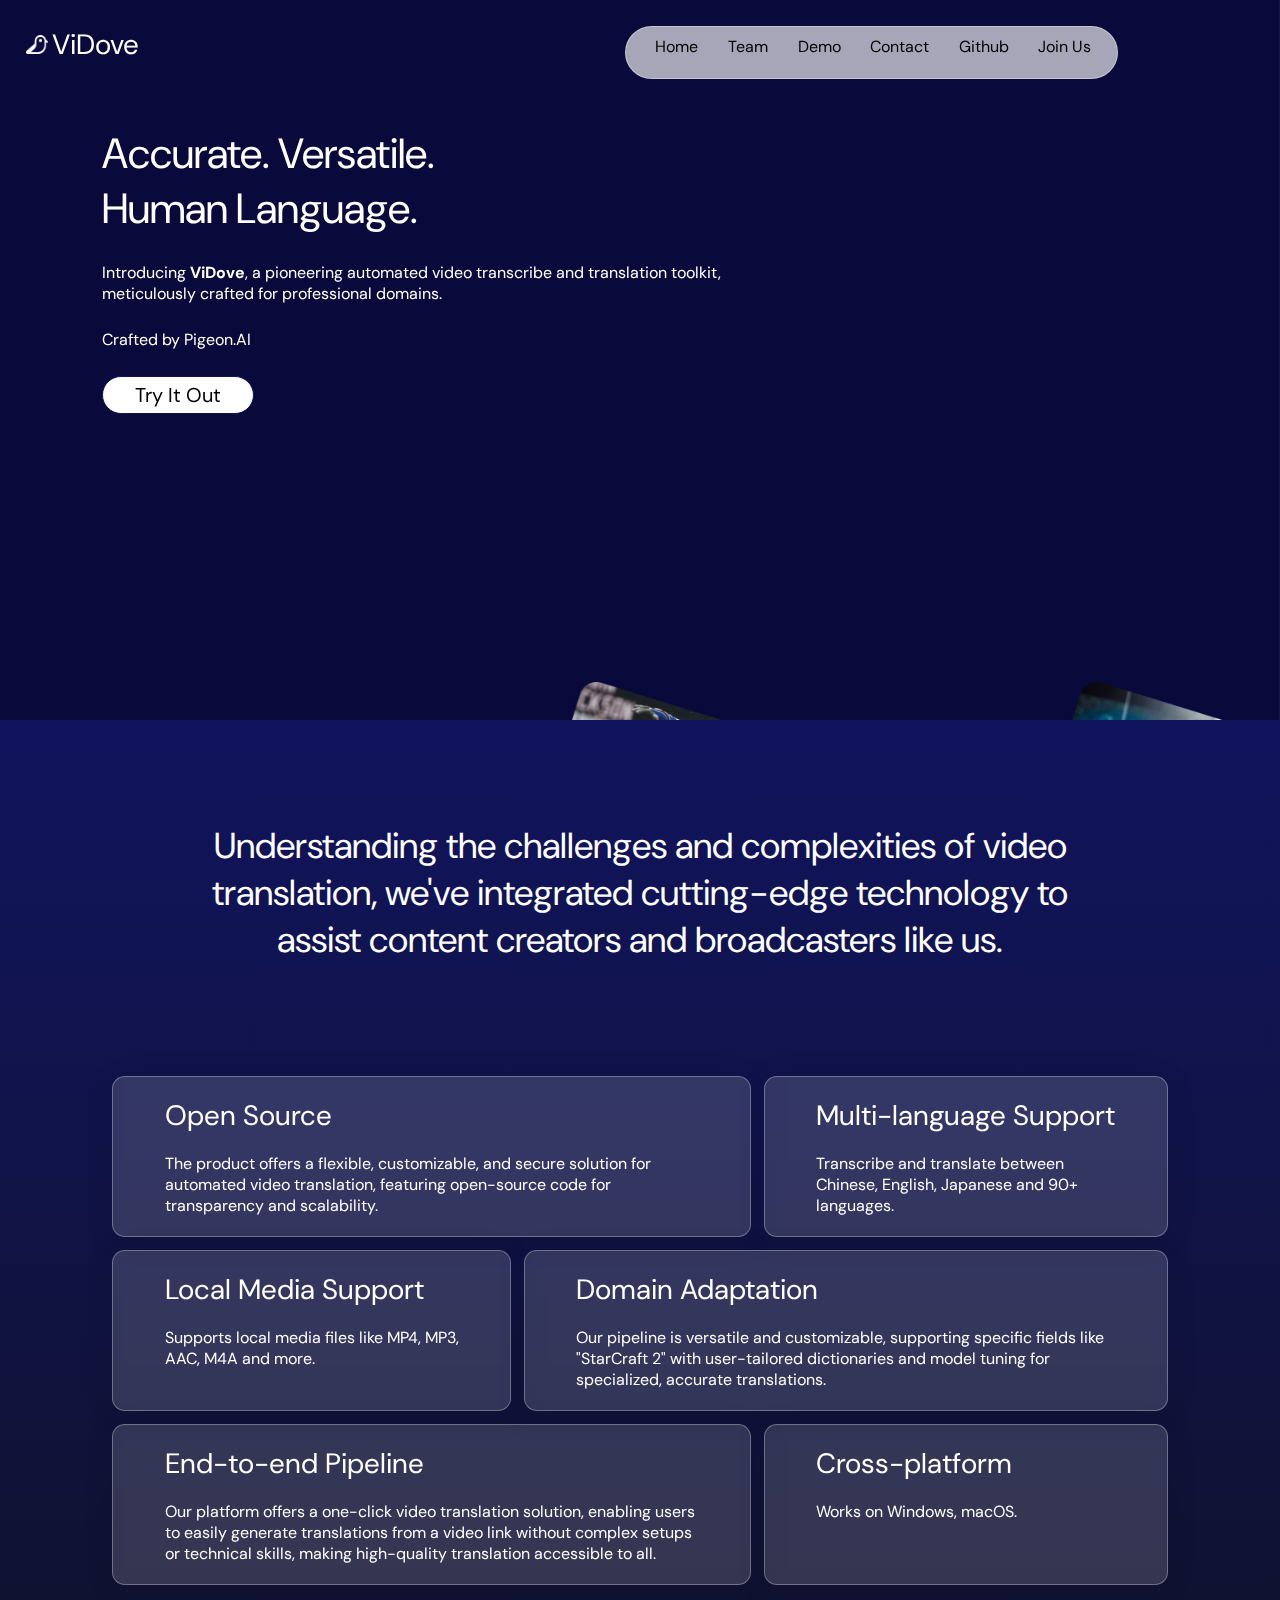
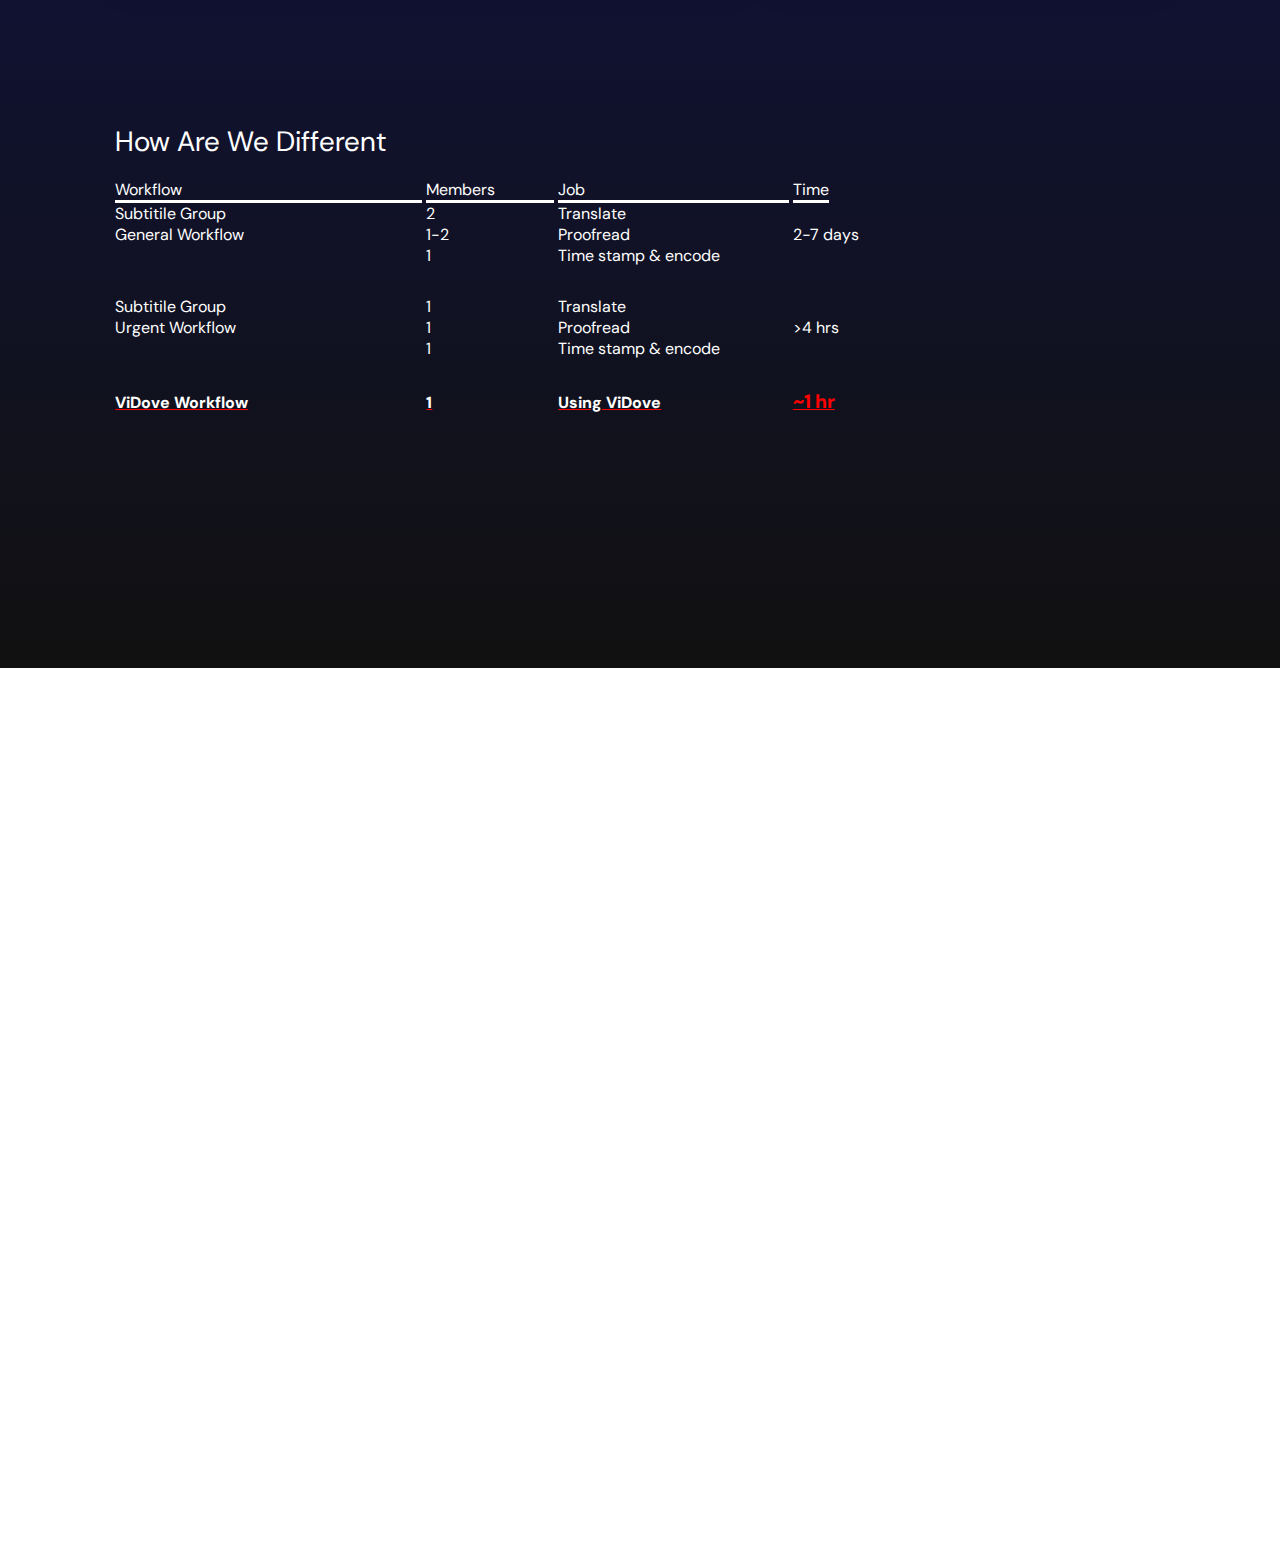
==== index.html @ 016acefa "Update demo link" ====
<!DOCTYPE html>
<html alt="ViDove">
    <head>
        <title>ViDove</title>
        <link rel="stylesheet"
          href="https://fonts.googleapis.com/css?family=DM+Sans">
          <link rel="stylesheet" href="style.css">
          <link rel="icon" type="image/x-icon" href="vidovelogo_white.png">
    </head>
    <script>
    window.onscroll = function() {myFunction()};

    function myFunction() {
      if (document.documentElement.scrollTop > 2000) {
        document.getElementById("hpcontact").style.display = "initial";
        document.getElementById("hphero").style.display = "none";
        document.getElementById("hpheroimage_mobile_end").style.display = "initial";
        document.getElementById("hpheroimage_mobile").style.display = "none";
        // console.log('hello');
      } else {
        document.getElementById("hpcontact").style.display = "none";
        document.getElementById("hphero").style.display = "initial";
        document.getElementById("hpheroimage_mobile_end").style.display = "none";
        document.getElementById("hpheroimage_mobile").style.display = "initial";
      }
    }
    </script>
    <body>

        <div id="topnav">
            <img class="topnavlogo" src="vidovelogo_white.png">
            <a class="topnavtitle" href="index.html" style="text-decoration: none; color:white;">ViDove</a>
            <div id="topnavoptionbar">
              <a class="topnavoptions" href="index.html" style="text-decoration: none; color:black;">Home</a>
              <a class="topnavoptions" href="team.html" style="text-decoration: none; color:black;">Team</a>
              <!-- // need the actual demo link -->
              <a class="topnavoptions" href="http://43.153.184.132:7860/" style="text-decoration: none; color:black;">Demo</a>
              <!-- // need the actual email address -->
              <a class="topnavoptions" href="mailto:gggzmz@163.com" style="text-decoration: none; color:black;">Contact</a>
              <a class="topnavoptions" href="https://github.com/pigeonai-org/ViDove" style="text-decoration: none; color:black;">Github</a>
              <a class="topnavoptions" href="https://starstarpigeon.larksuite.com/share/base/form/shrusiQMWAOmmNlOMUmJrm3qc1e" style="text-decoration: none; color:black;">Join Us</a>
          </div>  
        </div>

        <img src="tempimage1.jpg" id="hpheroimage_desktop">
        <img src="tempimage_tabloid.jpg" id="hpheroimage_tabloid">
        <img src="tempimage_mobile.jpg" id="hpheroimage_mobile">
        <img src="tempimage_mobile_end.jpg" id="hpheroimage_mobile_end">

        <div id="hphero">
            <div id="hpherotagline">Accurate. Versatile.<br>Human Language.</div>
            <div class="hpbodycopy">Introducing <b>ViDove</b>, a pioneering automated video transcribe and translation toolkit, meticulously crafted for professional domains.</div>
            <div class="hpbodycopy">Crafted by Pigeon.AI</div>
            <div class="hpcta"><a href="https://huggingface.co/spaces/StarPigeon/ViDove" style="text-decoration: none; color:black;">Try It Out</a></div>
        </div>

        <div id="hpcontent">
            <div id="hpmission">Understanding the challenges and complexities of video translation, we've integrated cutting-edge technology to assist content creators and broadcasters like us.</div>
            <div class="grid-container">
              <div class="item1">
                  <div class="hpstorytitle">Open Source</div>
                    <div class="hpstorybody">The product offers a flexible, customizable, and secure solution for automated video translation, featuring open-source code for transparency and scalability.</div>
              </div>
              <div class="item2">
                  <div class="hpstorytitle">Multi-language Support</div>
                <div class="hpstorybody">Transcribe and translate between Chinese, English, Japanese and 90+ languages.</div>
              </div>
              <div class="item3">
                  <div class="hpstorytitle">Local Media Support</div>
                <div class="hpstorybody">Supports local media files like MP4, MP3, AAC, M4A and more.</div>
              </div>  
              <div class="item4">
                <div class="hpstorytitle">Domain Adaptation</div>
                <div class="hpstorybody">Our pipeline is versatile and customizable, supporting specific fields like "StarCraft 2" with user-tailored dictionaries and model tuning for specialized, accurate translations.</div>
              </div>
              <div class="item5">
                <div class="hpstorytitle">End-to-end Pipeline</div>
                <div class="hpstorybody">Our platform offers a one-click video translation solution, enabling users to easily generate translations from a video link without complex setups or technical skills, making high-quality translation accessible to all.</div>
              </div>
              <div class="item6">
                  <div class="hpstorytitle">Cross-platform</div>
                <div class="hpstorybody">Works on Windows, macOS.</div>
              </div> 
            </div>

            <img class="hpstorycolumn" src="howwedifferent.png">
            <div class="hphowdif">
                <div class="hpstorytitle">How Are We Different</div>
                <div class="comparison" >
                  <div class="comparison1" style="border-bottom: 3px solid white">Workflow</div>
                  <div class="comparison2" style="border-bottom: 3px solid white">Members</div>
                  <div class="comparison3" style="border-bottom: 3px solid white">Job</div>
                  <div class="comparison4" style="border-bottom: 3px solid white">Time</div>
                </div>
                <!-- <div style="border-top: 3px solid #bbb;"> -->
                <div class="comparison">
                    <div class="comparison1">Subtitile Group</div>
                    <div class="comparison2">2</div>
                    <div class="comparison3">Translate</div>
                    <!-- <div class="comparison4">立项至出成品</div> -->
                </div>
                <div class="comparison">
                    <div class="comparison1">General Workflow</div>
                    <div class="comparison2">1-2</div>
                    <div class="comparison3">Proofread</div>
                    <div class="comparison4">2-7 days</div>
                    <!-- <div class="comparison4">视成员空闲时间</div> -->
                </div>
                <div class="comparison" style="margin-bottom: 30px;">
                    <div class="comparison1"></div>
                    <div class="comparison2">1</div>
                    <div class="comparison3">Time stamp & encode</div>
                    
                </div>
                <div class="comparison">
                    <div class="comparison1">Subtitile Group</div>
                    <div class="comparison2">1</div>
                    <div class="comparison3">Translate</div>
                    <!-- <div class="comparison4">立项至出成品</div> -->
                </div>
                <div class="comparison">
                    <div class="comparison1">Urgent Workflow</div>
                    <div class="comparison2">1</div>
                    <div class="comparison3">Proofread</div>
                    <div class="comparison4">>4 hrs</div>
                </div>
                <div class="comparison" style="margin-bottom: 30px;">
                    <div class="comparison1"></div>
                    <div class="comparison2">1</div>
                    <div class="comparison3">Time stamp & encode</div>
                    <div class="comparison4"></div>
                </div>
                <div class="comparison">
                    <div class="comparison1" style="text-decoration: underline;text-decoration-color: red;font-weight:800;">ViDove Workflow</div>
                    <div class="comparison2" style="text-decoration: underline;text-decoration-color: red;font-weight:800;">1</div>
                    <div class="comparison3" style="text-decoration: underline;text-decoration-color: red;font-weight:800;">Using ViDove</div>
                    <div class="comparison4" style="text-decoration: underline;text-decoration-color: red;font-weight:800;font-size: larger; color: red;">~1 hr</div>
                </div>
            </div>
            <br><br><br><br>
        </div>

        <div id="hpplaceholder"></div>
        <div id="hpcontact">
            <!-- // need the actual email address -->
            <div id="hpherotagline"><a href="mailto:someone@example.com" style="text-decoration: none; color:white;">Sounds interesting? Connect to try out!</a></div>
            <div class="hpcta"><a href="mailto:gggzmz@163.com = Feedback&body = Message" style="text-decoration: none; color:black;">Contact Us</a></div>
        </div>
    </body>
</html>
---- style.css ----
html{
            color: white;
            margin: 0;
            font-family: 'DM Sans', Helvetica, sans-serif;
/*            background-image: linear-gradient(to bottom, #10145D, #10145D, #111111);*/
        }
        body{
            margin: 0;
        }

        @media screen and (max-device-width: 700px) {
            #topnav{
                z-index: 2;
                position: fixed;
                top:2vw;
                left: 2vw;
            }
            .topnavtitle{
                font-size: 30px;
                margin-right: 10vw;
            }
            .topnavlogo{
                width: 28px;
            }
            #topnavoptionbar{
/*                display: inline-block;*/
                float: right;
                background: rgba(255, 255, 255, 0.64);
                border-radius: 2vw;
                height: 2vw;
                right: 2vw;
                left: 2vw;
                padding-left: 3vw;
                padding-bottom: 2vw;
                color: black;
                backdrop-filter: blur(4.5px);
                border: 1px solid rgba(255, 255, 255, 0.36);
            }
            .topnavoptions{
                font-size: 20px;
                display: inline-block;
                margin-right: 3vw;
                margin-top: 0.7vw;
            }
            #hphero{
                z-index: -1;
                position: fixed;
                min-height: 400px;
                margin-left: 10vw;
                top: 10vh;
                width: 80vw;
                text-align: center;
            }
            .hpstorycolumn{
                display: none;
            }
            .hpcta{
                border-radius: 5vw;
                padding: 5px;
                width: 280px;
                border: solid 1px;
                text-align: center;
                background-color: white;
                font-size: 42px;
                color: #10145D;
                margin: auto;
            }
            #hpheroimage_desktop{
                display: none;
            }
            #hpheroimage_tabloid{
                position: fixed;
                width: 100vw;
                top: 0;
                z-index: -4;
                display: none;
            }
            #hpheroimage_mobile{
                position: fixed;
                width: 100vw;
                top: 0;
                z-index: -4;
            }
            #hpheroimage_mobile_end{
                position: fixed;
                width: 100vw;
                top: 0;
                z-index: -5;
            }
            #hpherotagline{
                font-size: 80px;
                margin-bottom: 3vw;
            }
            .hpbodycopy{
                font-size: 36px;
                margin-bottom: 4vw;
            }
            #hpcontent{
                margin-top: 70vh;
                background-color: #10145D;
                background-image: linear-gradient(to bottom, #10145D, #111111);
            }
            #hpmission{
                text-align: center;
                font-size: 42px;
                width: 84vw;
                margin: auto;
                padding-top: 12vw;
                padding-bottom: 12vw;
            }
            .hpstorytitle{
                text-align: left;
                font-size: 42px;
                margin-bottom: 1.5vw;
                margin-left: 5vw;
             }
            .hpstorybody{
                text-align: left;
                font-size: 36px;
                margin-left: 5vw;
                margin-right: 5vw;
            }
            .comparison{
                margin-left: 5vw;
                font-size: 26px;
            }
            .comparison1{
                width: 25vw;
                display: inline-block;
            }
            .comparison2{
                width: 13vw;
                display: inline-block;
            }
            .comparison3{
                width: 25vw;
                display: inline-block;
            }
            .comparison4{
                width: 13vw;
                display: inline-block;
            }
            #hpplaceholder{
                height: 60vh;
            }
            #hpcontact{
                z-index: -1;
                position: fixed;
                min-height: 400px;
                margin-left: 10vw;
                top: 70vh;
                width: 80vw;
                text-align: center;
            }
            .grid-container {
              display: grid;
              grid-template-columns: auto;
              padding: 10px;
              gap: 1vw;
              margin-left: 8vw;
              margin-right: 8vw;
            }
            .grid-container > div {
                background-color: rgba(255, 255, 255, 0.8);
                text-align: center;
                padding: 20px 0;
                font-size: 30px;
                border-radius: 1vw;
                background: rgba(255, 255, 255, 0.15);
                box-shadow: 0 4px 30px rgba(0, 0, 0, 0.1);
                backdrop-filter: blur(5px);
                -webkit-backdrop-filter: blur(5px);
                border: 1px solid rgba(255, 255, 255, 0.3);
            }
            .item1 {
                width: 80vw;
                margin: auto;
                margin-bottom: 20px;
            }
            .item2 {
                width: 80vw;
                margin: auto;
                margin-bottom: 20px;
            }
            .item3 {
                width: 80vw;
                margin: auto;
                margin-bottom: 20px;
            }
            .item4 {
                width: 80vw;
                margin: auto;
                margin-bottom: 20px;
            }
            .item5 {
                width: 80vw;
                margin: auto;
                margin-bottom: 20px;
            }
            .item6 {
                width: 80vw;
                margin: auto;
                margin-bottom: 20px;
            }
            .hphowdif{
                margin-top: 10vw; 
                margin-left: 5vw;
            }
        }




        @media only screen and (min-device-width: 700px) and (max-device-width: 1300px) {
            #topnav{
                z-index: 2;
                position: fixed;
                top:2vw;
                left: 2vw;
            }
            .topnavtitle{
                font-size: 28px;
                margin-right: 38vw;
            }
            .topnavlogo{
                width: 22px;
            }
            #topnavoptionbar{
                float: right;
                background: rgba(255, 255, 255, 0.64);
                border-radius: 4vw;
                height: 2vw;
                padding-left: 2.3vw;
                padding-bottom: 2vw;
                color: black;
                backdrop-filter: blur(4.5px);
                border: 1px solid rgba(255, 255, 255, 0.36);
            }
            .topnavoptions{
                font-size: 16px;
                display: inline-block;
                margin-right: 2vw;
                margin-top: 0.7vw;
            }
            #hphero{
                z-index: -1;
                position: fixed;
                min-height: 400px;
                margin-left: 8vw;
                top: 14vh;
                width: 50vw;
                height: 35vw;
            }
            .hpstorycolumn{
                display: none;
            }
            .hphowdif{
                margin-top: 10vw; 
                margin-left: 5vw;
            }
            .hpcta{
                border-radius: 2vw;
                padding: 5px;
                width: 140px;
                border: solid 1px;
                text-align: center;
                background-color: white;
                font-size: 20px;
                color: #10145D;
            }
            img{
                width: 50vw;
            }
            #hpheroimage_desktop{
                position: fixed;
                width: 100vw;
                top: 0;
                z-index: -3;
                display: none;
            }
            #hpheroimage_tabloid{
                position: fixed;
                width: 100vw;
                top: 0;
                z-index: -3;
            }
            #hpheroimage_mobile{
                position: fixed;
                width: 100vw;
                top: 0;
                z-index: -4;
                display: none;
            }
            #hpheroimage_mobile_end{
                position: fixed;
                width: 100vw;
                top: 0;
                z-index: -5;
                display: none;
            }
            #hpherotagline{
                font-size: 42px;
                margin-bottom: 2vw;
            }
            .hpbodycopy{
                font-size: 16px;
                margin-bottom: 2vw;
            }
            #hpcontent{
                margin-top: 80vh;
                background-color: #10145D;
                background-image: linear-gradient(to bottom, #10145D, #111111);
            }
            #hpmission{
                text-align: center;
                font-size: 36px;
                width: 70vw;
                margin: auto;
                padding-top: 8vw;
                padding-bottom: 8vw;
            }
            .hpstorytitle{
                text-align: left;
                font-size: 28px;
                margin-bottom: 1.5vw;
                margin-left: 4vw;
             }
            .hpstorybody{
                text-align: left;
                font-size: 16px;
                margin-left: 4vw;
                margin-right: 4vw;
            }
            .comparison{
                margin-left: 4vw;
                font-size: 16px;
            }
            .comparison1{
                width: 24vw;
                display: inline-block;
            }
            .comparison2{
                width: 10vw;
                display: inline-block;
            }
            .comparison3{
                width: 18vw;
                display: inline-block;
            }
            .comparison4{
/*                width: 10vw;*/
                display: inline-block;
            }
            .grid-container {
              display: grid;
              grid-template-columns: auto auto auto;
              padding: 10px;
              gap: 1vw;
              margin-left: 8vw;
              margin-right: 8vw;
            }
            .grid-container > div {
                background-color: rgba(255, 255, 255, 0.8);
                text-align: center;
                padding: 20px 0;
                font-size: 30px;
                border-radius: 1vw;
                background: rgba(255, 255, 255, 0.15);
                box-shadow: 0 4px 30px rgba(0, 0, 0, 0.1);
                backdrop-filter: blur(5px);
                -webkit-backdrop-filter: blur(5px);
                border: 1px solid rgba(255, 255, 255, 0.3);
            }
            .item1 {
              grid-column-start: 1;
              grid-column-end: 3;
            }
            .item4 {
              grid-column-start: 2;
              grid-column-end: 4;
            }
            .item5 {
              grid-column-start: 1;
              grid-column-end: 3;
            }
            #hpplaceholder{
                height: 100vh;
            }
            #hpcontact{
                z-index: -1;
                position: fixed;
                left: 8vw;
                top: 14vh;
                width: 50vw;
                height: 35vw;
                display: none;
            }
            .hphowdif{
                margin-top: 10vw; 
                height: 36vw;
            }
        }





            @media screen and (min-device-width: 1300px) {
            #topnav{
                z-index: 2;
                position: fixed;
                top:2vw;
                left: 2vw;
                width: 96vw;
            }
            .topnavtitle{
                font-size: 28px;
/*                margin-right: 68vw;*/
            }
            .topnavlogo{
                width: 25px;
            }
            #topnavoptionbar{
                float: right;
                background: rgba(255, 255, 255, 0.64);
                border-radius: 35px;
                height: 35px;
                padding-left: 20px;
                padding-bottom: 10px;
                color: black;
                backdrop-filter: blur(4.5px);
                border: 1px solid rgba(255, 255, 255, 0.36);
            }
            .topnavoptions{
                font-size: 16px;
                display: inline-block;
                margin-right: 20px;
                margin-top: 12px;
            }
            #hphero{
                z-index: -1;
                position: fixed;
                min-height: 400px;
                margin-left: 8vw;
                top: 26vh;
                width: 35vw;
                height: 35vw;
            }
            .hpstorycolumn{
                width: 30vw;
                float: left;
                display: inline-block;
                margin-left: 8vw;
                margin-top: 10vw;
                margin-right: 2vw;
            }
            .hpcta{
                border-radius: 2vw;
                padding: 5px;
                width: 140px;
                border: solid 1px;
                text-align: center;
                background-color: white;
                font-size: 20px;
                color: #10145D;
            }
            img{
                width: 50vw;
            }
            #hpheroimage_desktop{
                position: fixed;
                width: 100vw;
                top: 0;
                z-index: -2;
            }
            #hpheroimage_tabloid{
                position: fixed;
                width: 100vw;
                top: 0;
                z-index: -3;
                display: none;
            }
            #hpheroimage_mobile{
                position: fixed;
                width: 100vw;
                top: 0;
                z-index: -4;
                display: none;
            }
            #hpheroimage_mobile_end{
                position: fixed;
                width: 100vw;
                top: 0;
                z-index: -5;
                display: none;
            }
            #hpherotagline{
                font-size: 54px;
                margin-bottom: 2vw;
            }
            .hpbodycopy{
                font-size: 16px;
                margin-bottom: 2vw;
            }
            #hpcontent{
                margin-top: 95vh;
                background-color: #10145D;
                background-image: linear-gradient(to bottom, #10145D, #111111);
            }
            #hpmission{
                text-align: center;
                font-size: 36px;
                width: 66vw;
                margin: auto;
                padding-top: 8vw;
                padding-bottom: 8vw;
            }
            .hpstorytitle{
                text-align: left;
                font-size: 28px;
                margin-bottom: 1.5vw;
                margin-left: 1.5vw;
             }
            .hpstorybody{
                text-align: left;
                font-size: 16px;
                margin-left: 1.5vw;
                margin-right: 1.5vw;
            }
            .comparison{
                margin-left: 8vw;
                font-size: 18px;
            }
            .comparison1{
                width: 18vw;
                display: inline-block;
            }
            .comparison2{
                width: 8vw;
                display: inline-block;
            }
            .comparison3{
                width: 10vw;
                display: inline-block;
            }
            .comparison4{
                width: 10vw;
                display: inline-block;
            }
            .grid-container {
              display: grid;
              grid-template-columns: auto auto auto;
              padding: 10px;
              gap: 1vw;
              margin-left: 8vw;
              margin-right: 8vw;
            }
            .grid-container > div {
                background-color: rgba(255, 255, 255, 0.8);
                text-align: center;
                padding: 20px 0;
                font-size: 30px;
                border-radius: 1vw;
                background: rgba(255, 255, 255, 0.15);
                box-shadow: 0 4px 30px rgba(0, 0, 0, 0.1);
                backdrop-filter: blur(5px);
                -webkit-backdrop-filter: blur(5px);
                border: 1px solid rgba(255, 255, 255, 0.3);
            }
            .item1 {
              grid-column-start: 1;
              grid-column-end: 3;
            }
            .item4 {
              grid-column-start: 2;
              grid-column-end: 4;
            }
            .item5 {
              grid-column-start: 1;
              grid-column-end: 3;
            }
            #hpplaceholder{
                height: 100vh;
            }
            #hpcontact{
                z-index: -1;
                position: fixed;
                left: 8vw;
                top: 32vh;
                width: 35vw;
                height: 35vw;
                display: none;
            }
            .hphowdif{
                margin-top: 10vw; 
                height: 36vw;
            }
        }
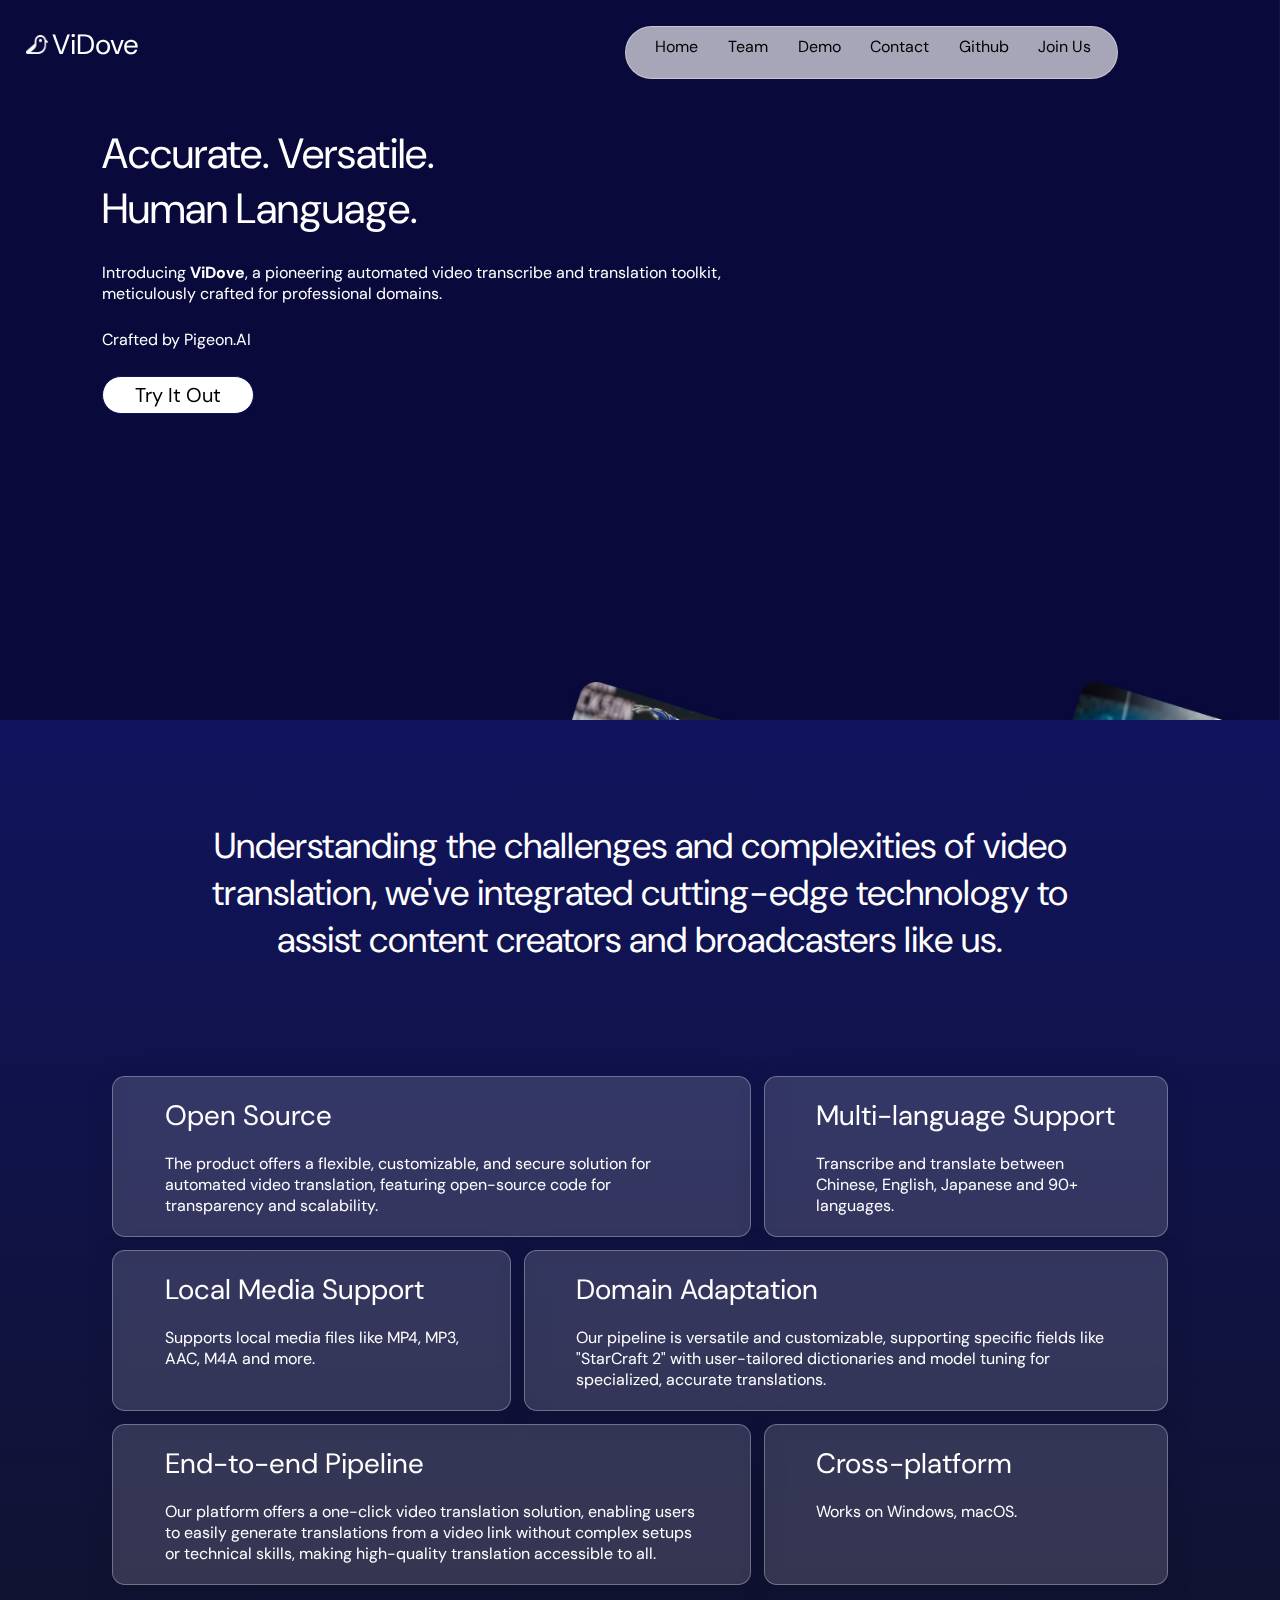
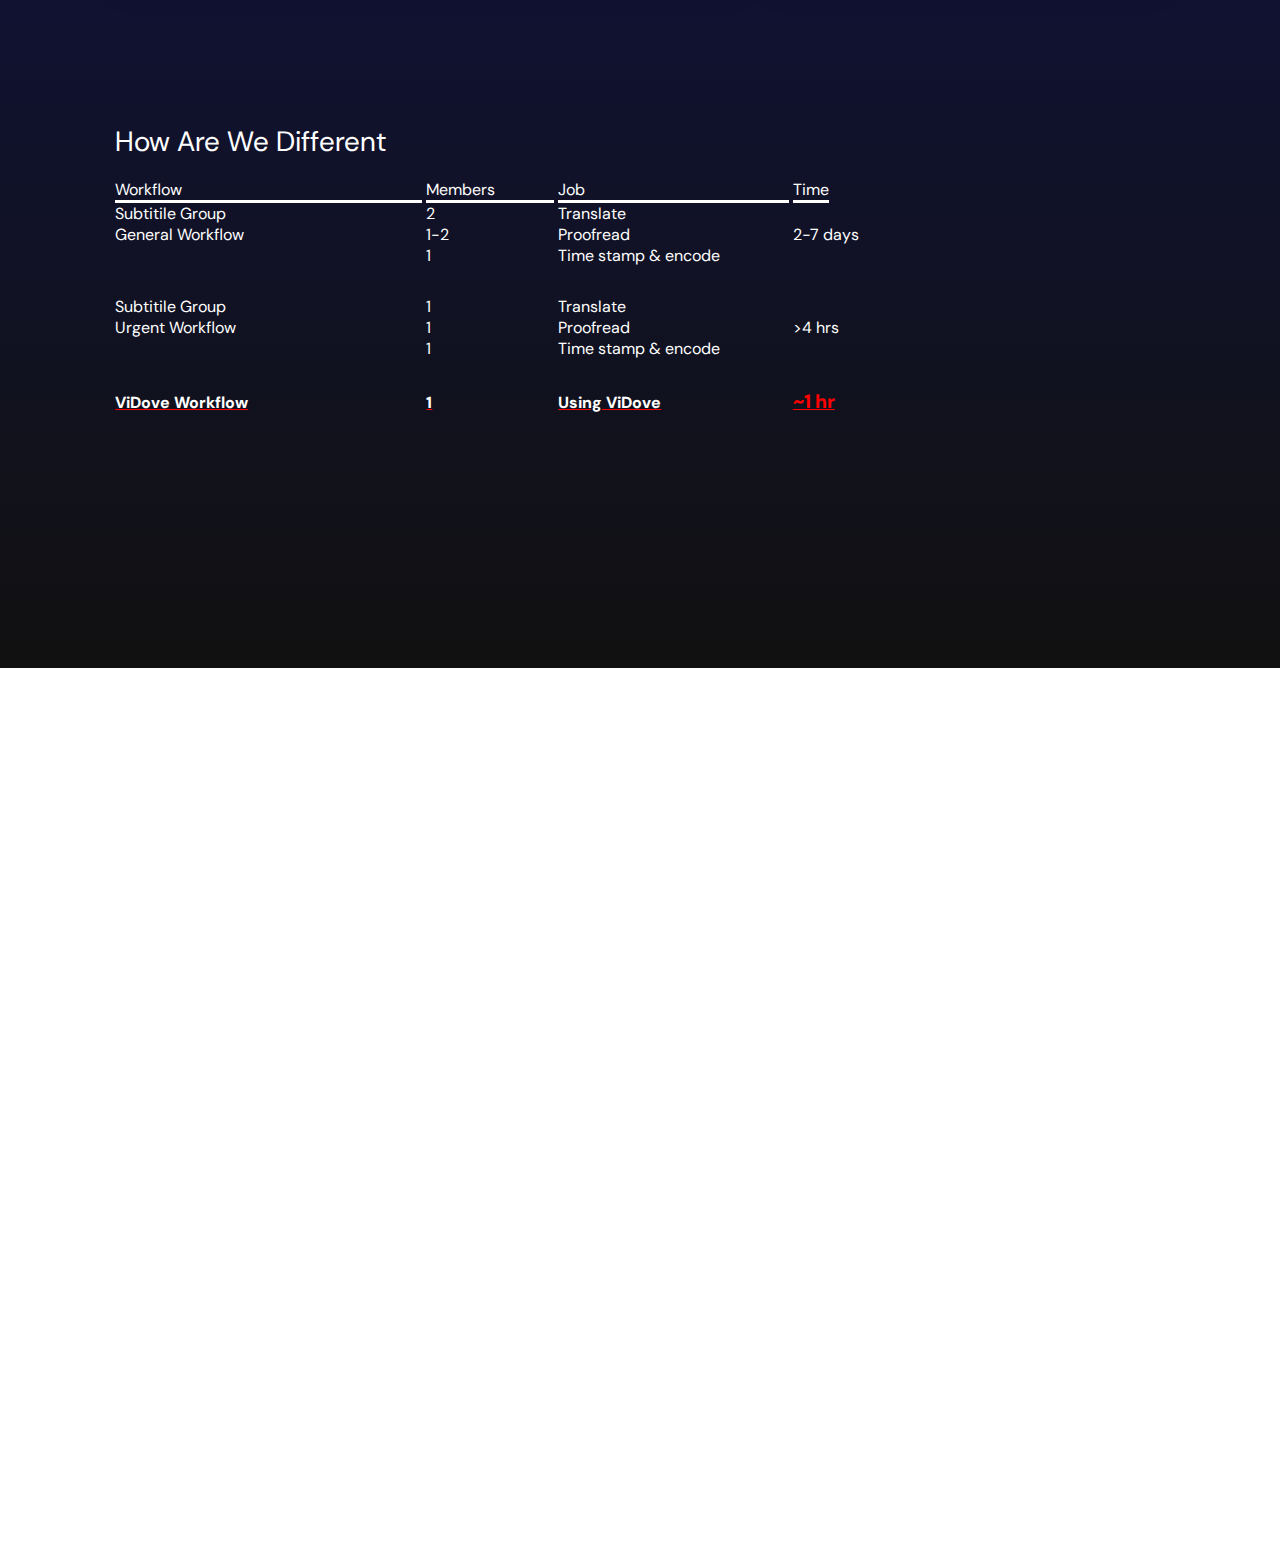
==== commit 25b4d116: "Update index.html" ====
--- a/index.html
+++ b/index.html
@@ -51,7 +51,7 @@
             <div id="hpherotagline">Accurate. Versatile.<br>Human Language.</div>
             <div class="hpbodycopy">Introducing <b>ViDove</b>, a pioneering automated video transcribe and translation toolkit, meticulously crafted for professional domains.</div>
             <div class="hpbodycopy">Crafted by Pigeon.AI</div>
-            <div class="hpcta"><a href="https://huggingface.co/spaces/StarPigeon/ViDove" style="text-decoration: none; color:black;">Try It Out</a></div>
+            <div class="hpcta"><a href="http://43.153.184.132:7860/" style="text-decoration: none; color:black;">Try It Out</a></div>
         </div>
 
         <div id="hpcontent">
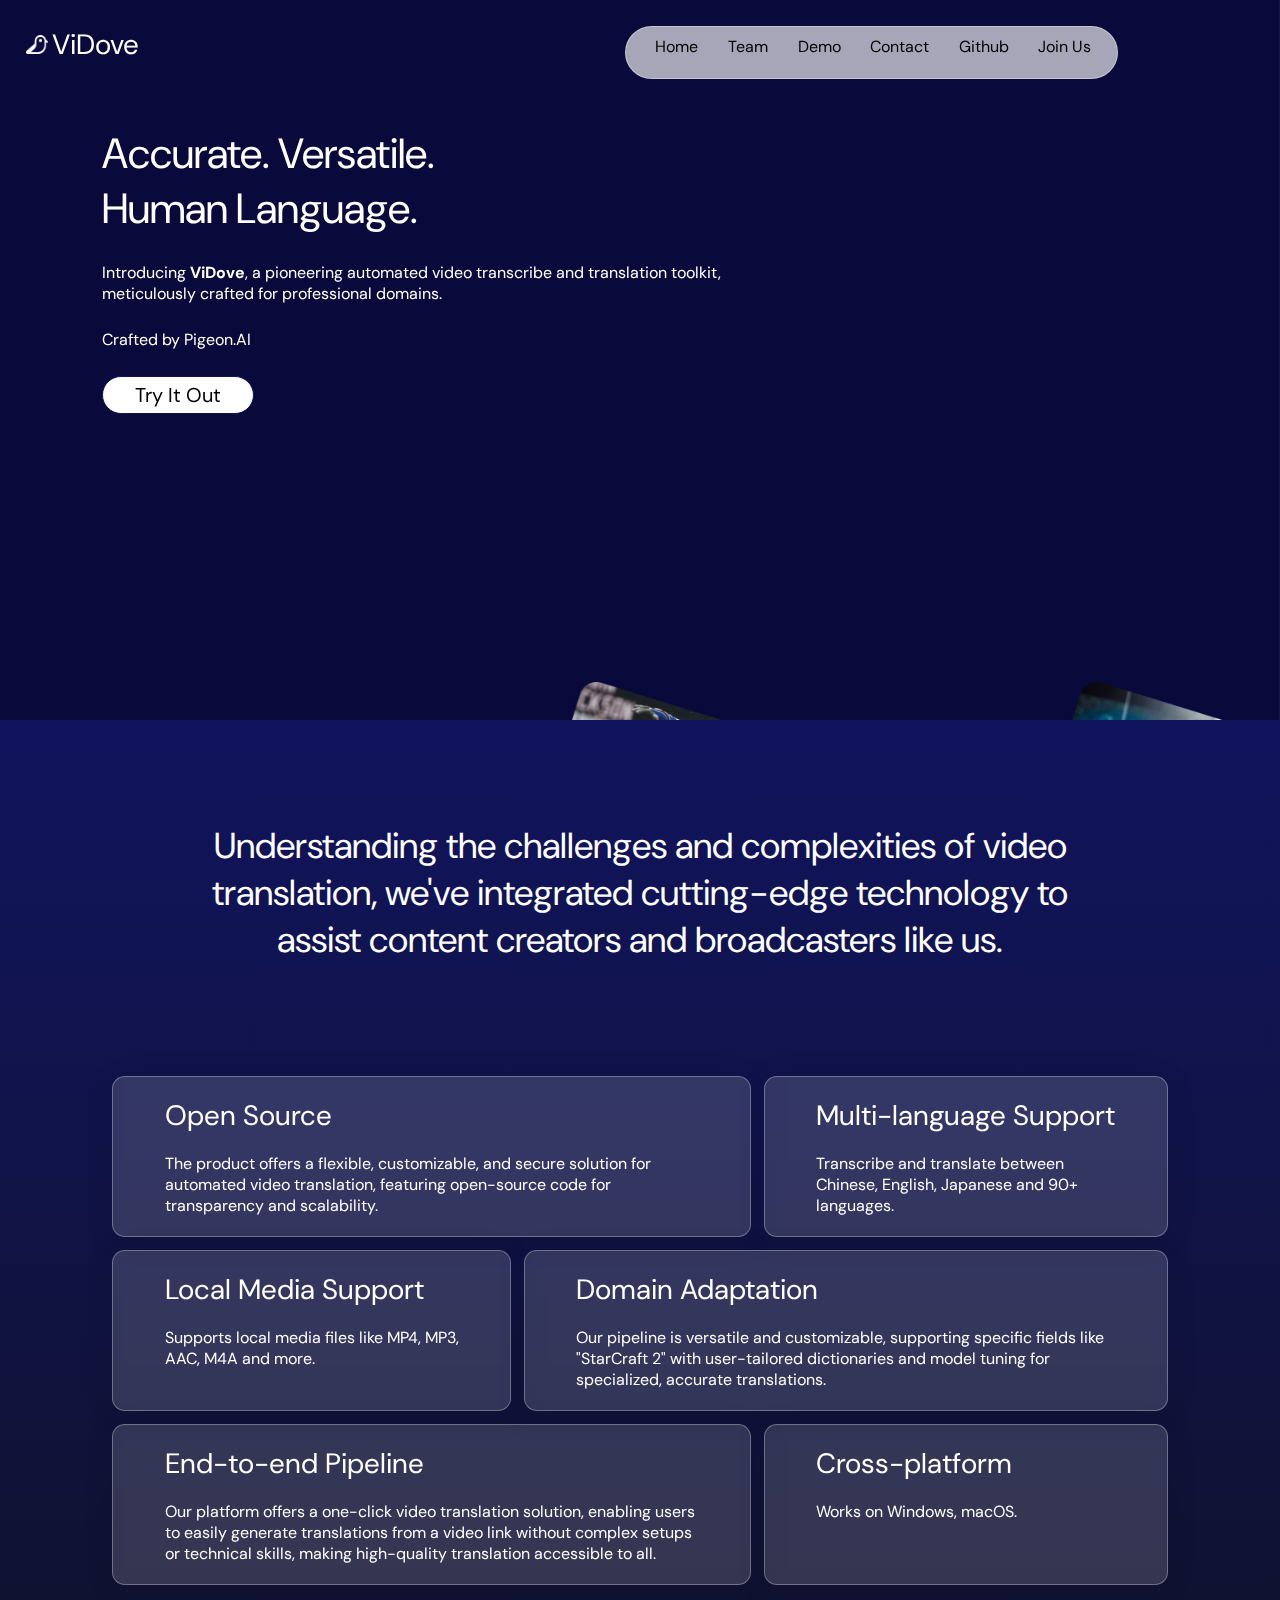
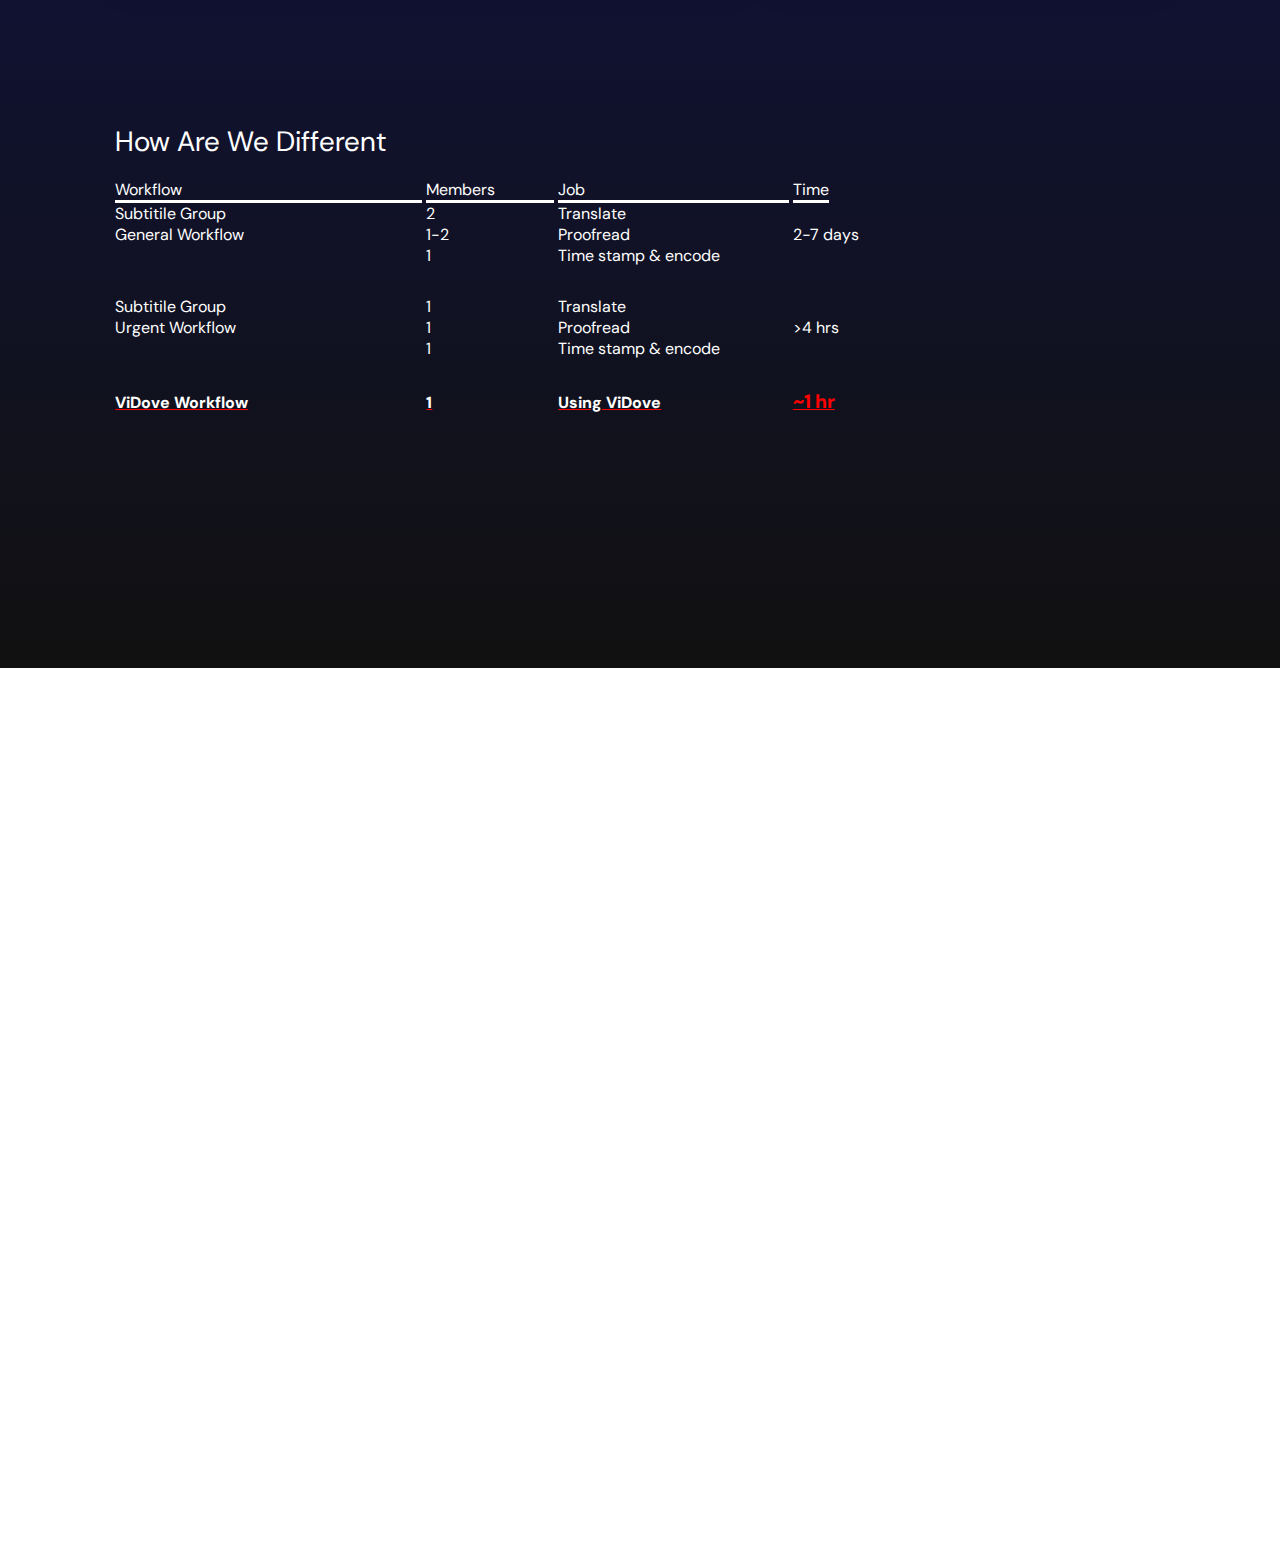
==== commit 559d7f12: "Update index.html" ====
(no text change in the page or its own stylesheets)
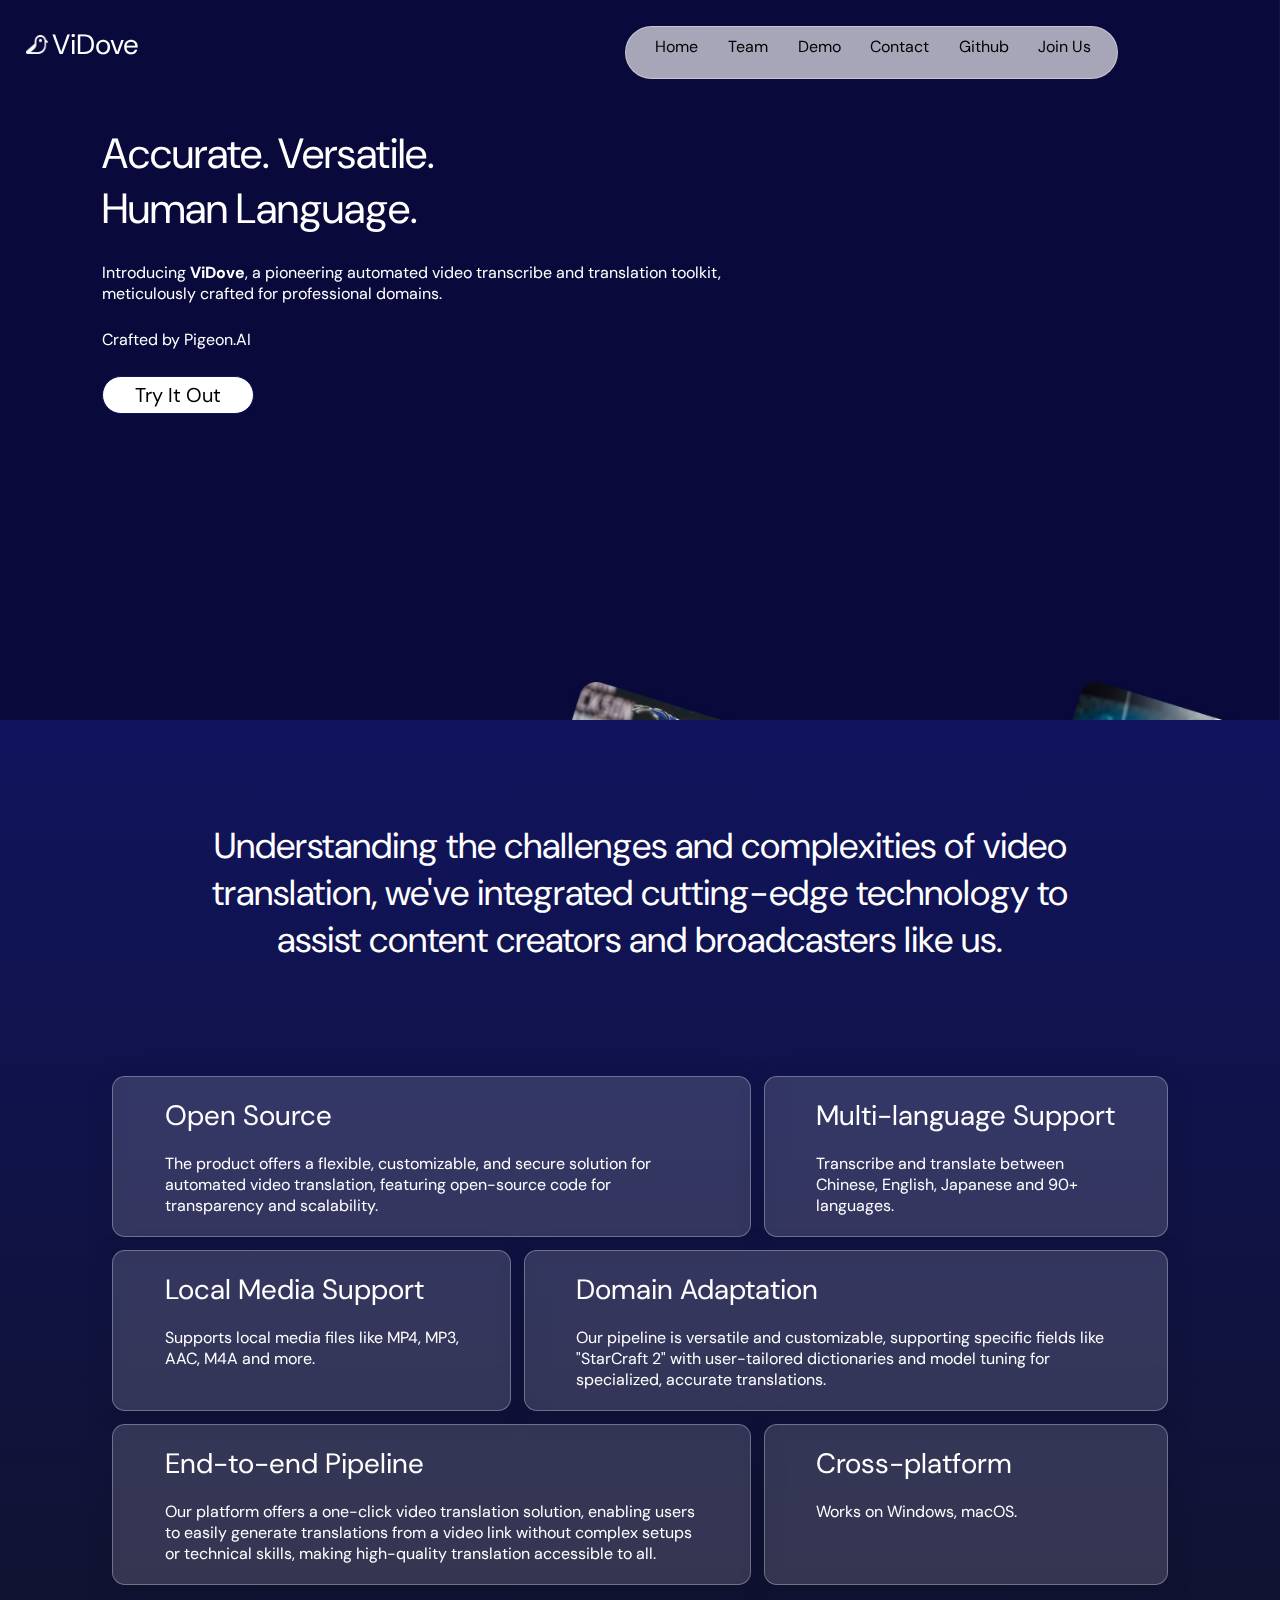
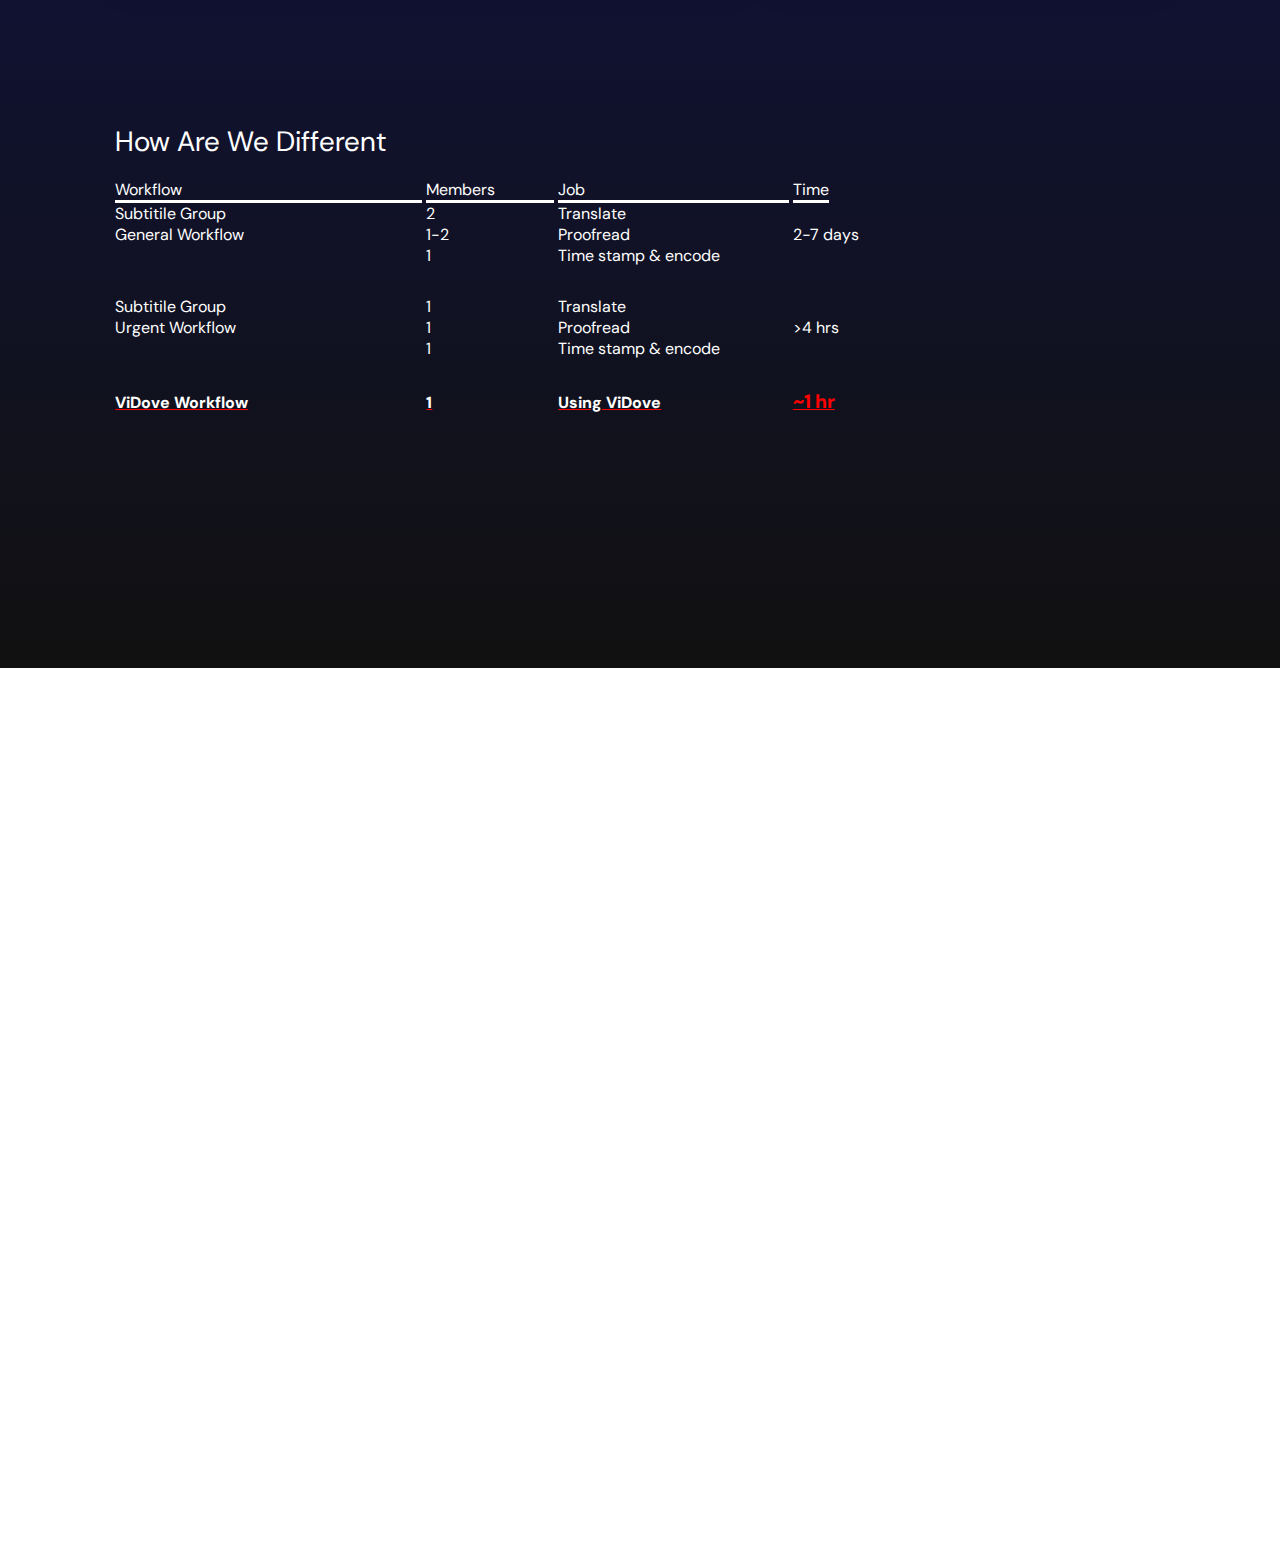
==== commit 2d6ecb02: "Update index.html" ====
--- a/index.html
+++ b/index.html
@@ -34,7 +34,7 @@
               <a class="topnavoptions" href="index.html" style="text-decoration: none; color:black;">Home</a>
               <a class="topnavoptions" href="team.html" style="text-decoration: none; color:black;">Team</a>
               <!-- // need the actual demo link -->
-              <a class="topnavoptions" href="http://43.153.184.132:7860/" style="text-decoration: none; color:black;">Demo</a>
+              <a class="topnavoptions" href="http://43.155.155.133:7860/" style="text-decoration: none; color:black;">Demo</a>
               <!-- // need the actual email address -->
               <a class="topnavoptions" href="mailto:gggzmz@163.com" style="text-decoration: none; color:black;">Contact</a>
               <a class="topnavoptions" href="https://github.com/pigeonai-org/ViDove" style="text-decoration: none; color:black;">Github</a>
@@ -51,7 +51,7 @@
             <div id="hpherotagline">Accurate. Versatile.<br>Human Language.</div>
             <div class="hpbodycopy">Introducing <b>ViDove</b>, a pioneering automated video transcribe and translation toolkit, meticulously crafted for professional domains.</div>
             <div class="hpbodycopy">Crafted by Pigeon.AI</div>
-            <div class="hpcta"><a href="http://43.153.184.132:7860/" style="text-decoration: none; color:black;">Try It Out</a></div>
+            <div class="hpcta"><a href="http://43.155.155.133:7860/" style="text-decoration: none; color:black;">Try It Out</a></div>
         </div>
 
         <div id="hpcontent">
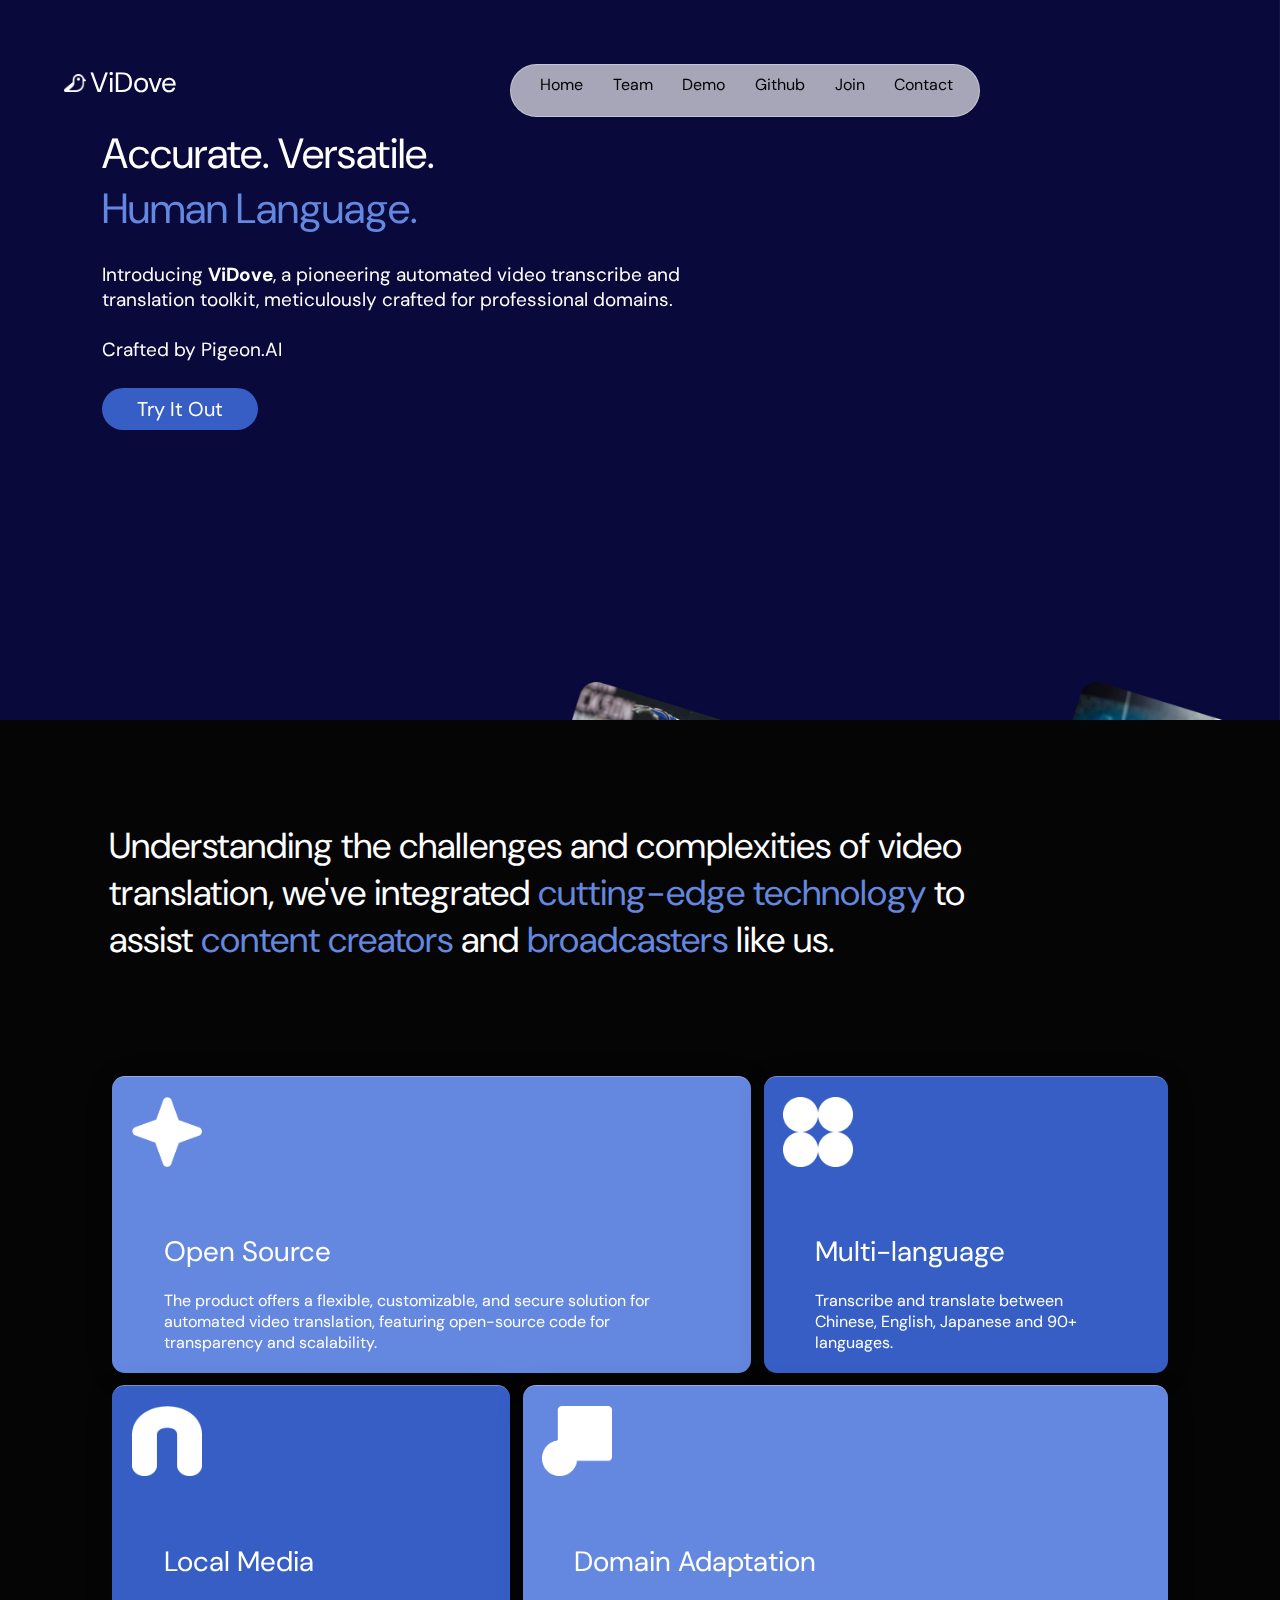
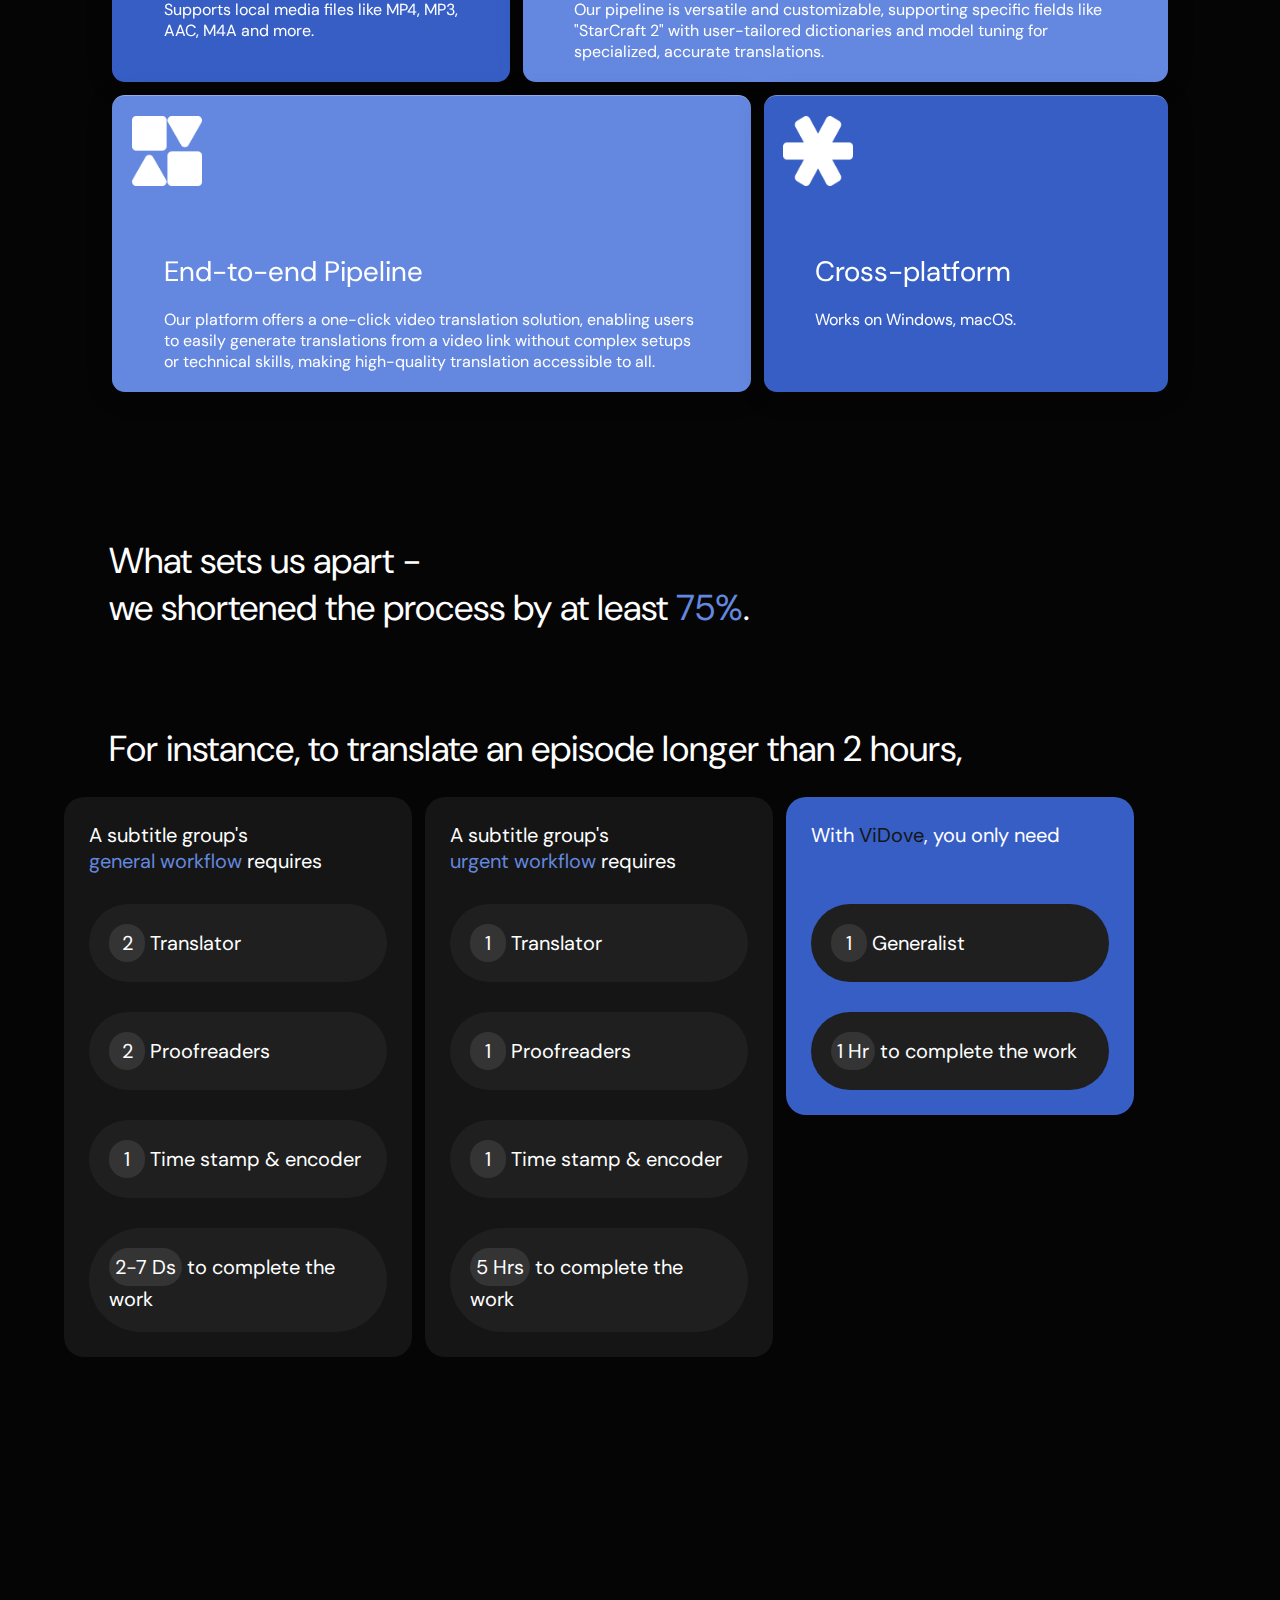
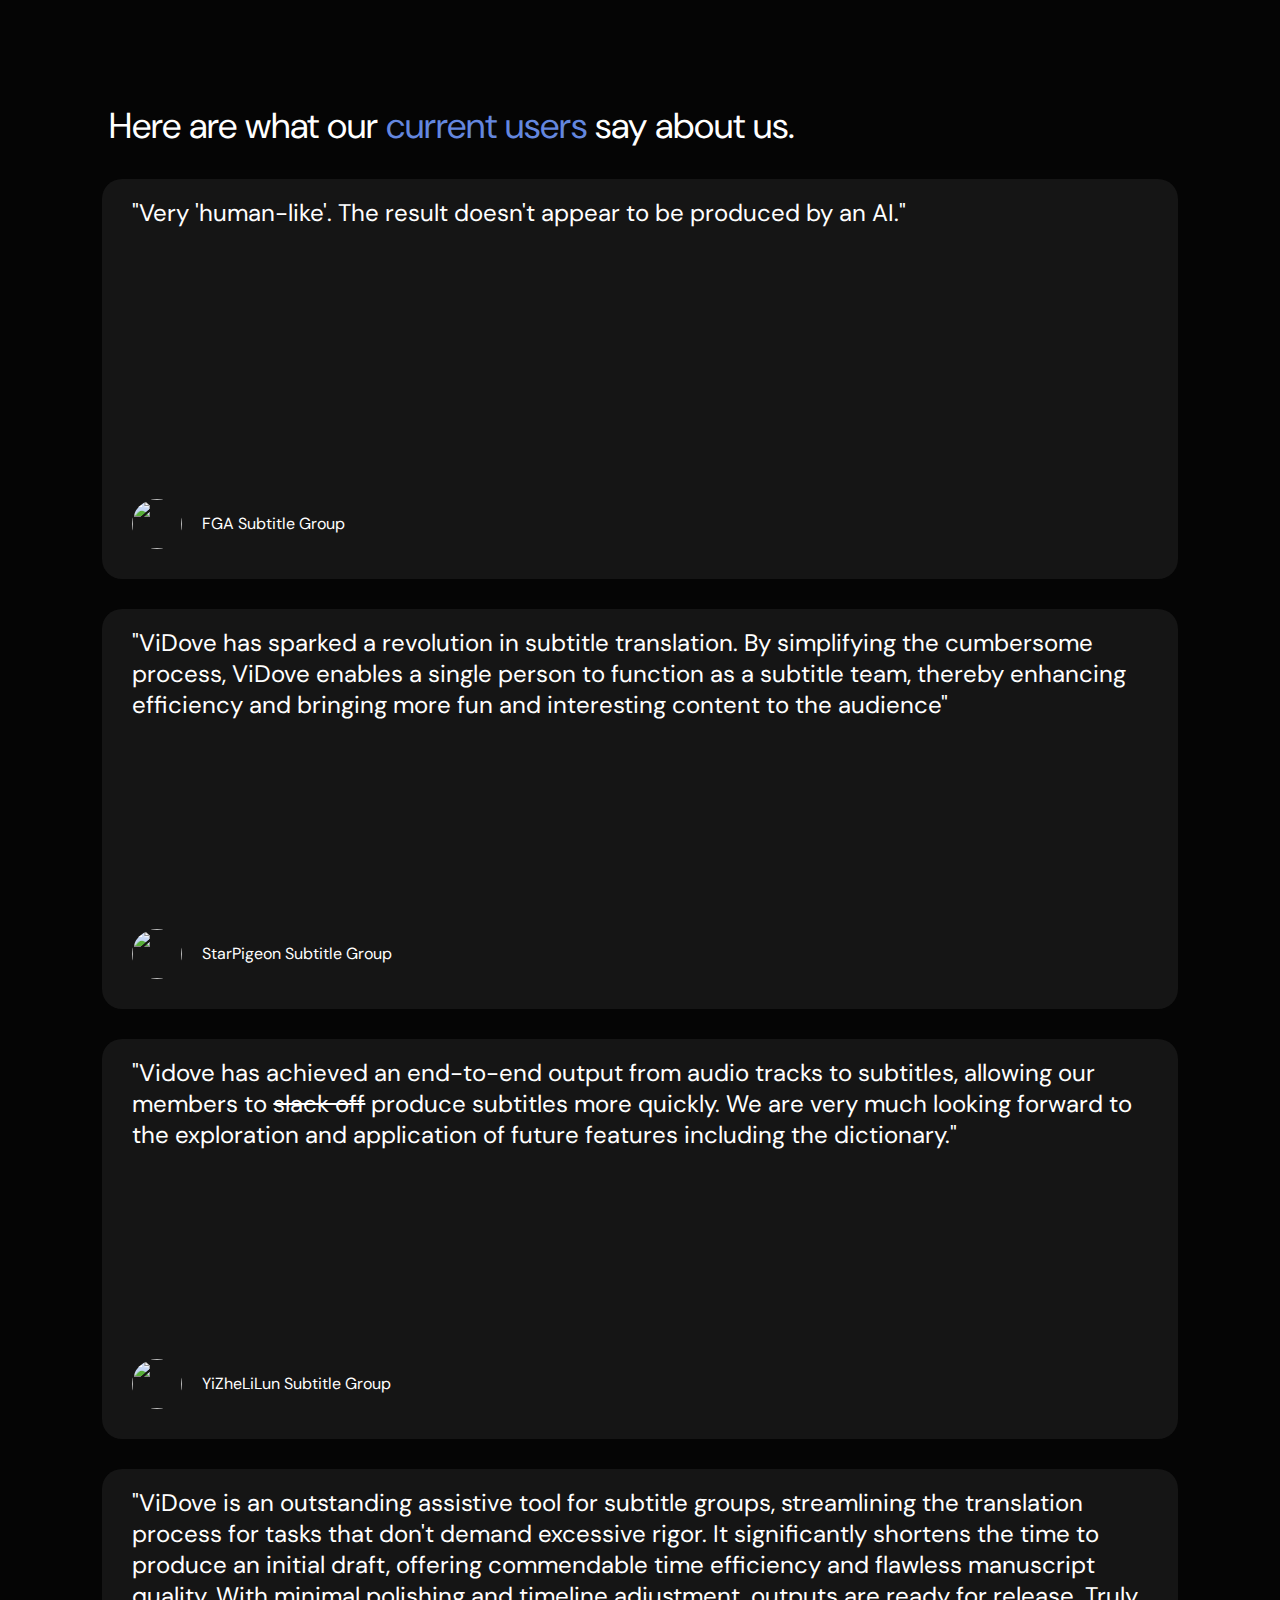
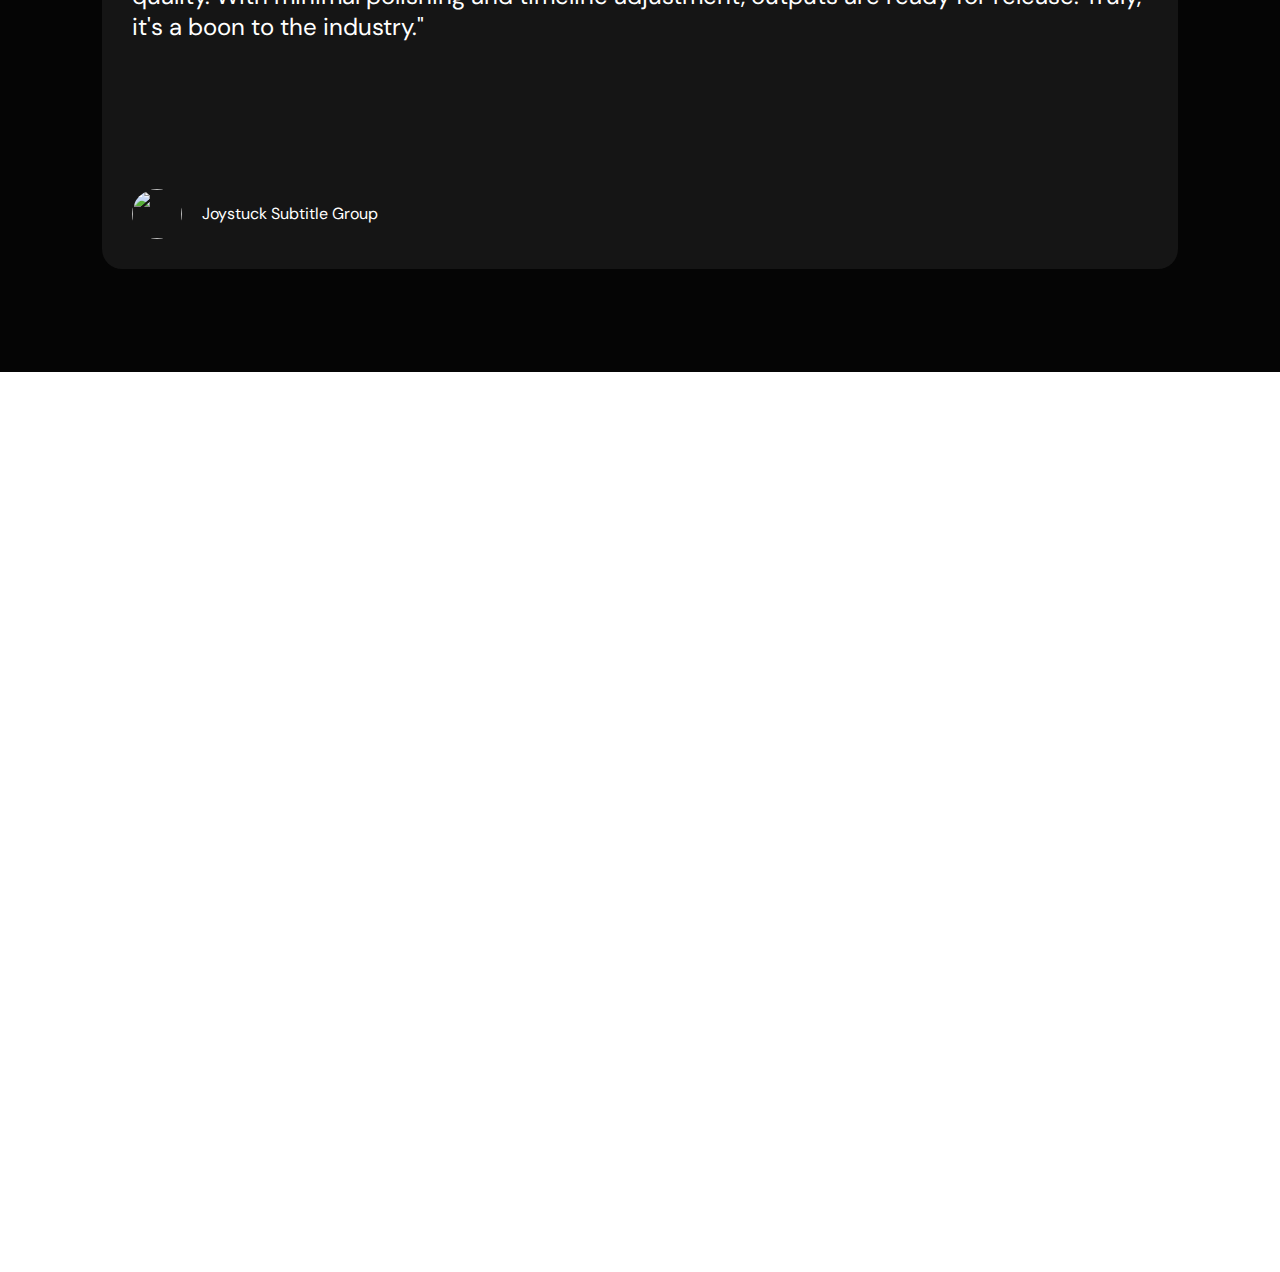
==== commit be7dd595: "homepage redesign" ====
--- a/index.html
+++ b/index.html
@@ -11,7 +11,7 @@
     window.onscroll = function() {myFunction()};
 
     function myFunction() {
-      if (document.documentElement.scrollTop > 2000) {
+      if (document.documentElement.scrollTop > 3000) {
         document.getElementById("hpcontact").style.display = "initial";
         document.getElementById("hphero").style.display = "none";
         document.getElementById("hpheroimage_mobile_end").style.display = "initial";
@@ -24,21 +24,31 @@
         document.getElementById("hpheroimage_mobile").style.display = "initial";
       }
     }
+
+    function hamburgerbar() {
+      var x = document.getElementById("topnavoptionbar");
+      if (x.style.display === "block") {
+        x.style.display = "none";
+      } else {
+        x.style.display = "block";
+      }
+    }
     </script>
     <body>
 
         <div id="topnav">
             <img class="topnavlogo" src="vidovelogo_white.png">
             <a class="topnavtitle" href="index.html" style="text-decoration: none; color:white;">ViDove</a>
+            <div id="topnavcontrol" onclick="hamburgerbar()">=</div>
             <div id="topnavoptionbar">
               <a class="topnavoptions" href="index.html" style="text-decoration: none; color:black;">Home</a>
               <a class="topnavoptions" href="team.html" style="text-decoration: none; color:black;">Team</a>
               <!-- // need the actual demo link -->
               <a class="topnavoptions" href="http://43.155.155.133:7860/" style="text-decoration: none; color:black;">Demo</a>
               <!-- // need the actual email address -->
+              <a class="topnavoptions" href="https://github.com/pigeonai-org/ViDove" style="text-decoration: none; color:black;">Github</a>
+              <a class="topnavoptions" href="https://starstarpigeon.larksuite.com/share/base/form/shrusiQMWAOmmNlOMUmJrm3qc1e" style="text-decoration: none; color:black;">Join</a>
               <a class="topnavoptions" href="mailto:gggzmz@163.com" style="text-decoration: none; color:black;">Contact</a>
-              <a class="topnavoptions" href="https://github.com/pigeonai-org/ViDove" style="text-decoration: none; color:black;">Github</a>
-              <a class="topnavoptions" href="https://starstarpigeon.larksuite.com/share/base/form/shrusiQMWAOmmNlOMUmJrm3qc1e" style="text-decoration: none; color:black;">Join Us</a>
           </div>  
         </div>
 
@@ -48,103 +58,118 @@
         <img src="tempimage_mobile_end.jpg" id="hpheroimage_mobile_end">
 
         <div id="hphero">
-            <div id="hpherotagline">Accurate. Versatile.<br>Human Language.</div>
+            <div id="hpherotagline">Accurate. Versatile.<br><a style="color:#6487DF">Human Language.</a></div>
             <div class="hpbodycopy">Introducing <b>ViDove</b>, a pioneering automated video transcribe and translation toolkit, meticulously crafted for professional domains.</div>
             <div class="hpbodycopy">Crafted by Pigeon.AI</div>
-            <div class="hpcta"><a href="http://43.155.155.133:7860/" style="text-decoration: none; color:black;">Try It Out</a></div>
+            <div class="hpcta"><a href="http://43.155.155.133:7860/" style="text-decoration: none; color:white;">Try It Out</a></div>
         </div>
 
         <div id="hpcontent">
-            <div id="hpmission">Understanding the challenges and complexities of video translation, we've integrated cutting-edge technology to assist content creators and broadcasters like us.</div>
+            <div id="hpmission">Understanding the challenges and complexities of video translation, we've integrated <a style="color:#6487DF">cutting-edge technology</a> to assist <a style="color:#6487DF">content creators</a> and <a style="color:#6487DF">broadcasters</a> like us.</div>
             <div class="grid-container">
               <div class="item1">
-                  <div class="hpstorytitle">Open Source</div>
+                    <img src="images/illustration1.png" class="illustration" style="text-align: left;">
+                    <div class="hpstorytitle">Open Source</div>
                     <div class="hpstorybody">The product offers a flexible, customizable, and secure solution for automated video translation, featuring open-source code for transparency and scalability.</div>
               </div>
               <div class="item2">
-                  <div class="hpstorytitle">Multi-language Support</div>
+                <img src="images/illustration2.png" class="illustration" style="text-align: left;">
+                <div class="hpstorytitle">Multi-language</div>
                 <div class="hpstorybody">Transcribe and translate between Chinese, English, Japanese and 90+ languages.</div>
               </div>
               <div class="item3">
-                  <div class="hpstorytitle">Local Media Support</div>
+                <img src="images/illustration3.png" class="illustration" style="text-align: left;">
+                <div class="hpstorytitle">Local Media</div>
                 <div class="hpstorybody">Supports local media files like MP4, MP3, AAC, M4A and more.</div>
               </div>  
               <div class="item4">
+                <img src="images/illustration4.png" class="illustration" style="text-align: left;">
                 <div class="hpstorytitle">Domain Adaptation</div>
                 <div class="hpstorybody">Our pipeline is versatile and customizable, supporting specific fields like "StarCraft 2" with user-tailored dictionaries and model tuning for specialized, accurate translations.</div>
               </div>
               <div class="item5">
+                <img src="images/illustration5.png" class="illustration" style="text-align: left;">
                 <div class="hpstorytitle">End-to-end Pipeline</div>
                 <div class="hpstorybody">Our platform offers a one-click video translation solution, enabling users to easily generate translations from a video link without complex setups or technical skills, making high-quality translation accessible to all.</div>
               </div>
               <div class="item6">
-                  <div class="hpstorytitle">Cross-platform</div>
+                <img src="images/illustration6.png" class="illustration" style="text-align: left;">
+                <div class="hpstorytitle">Cross-platform</div>
                 <div class="hpstorybody">Works on Windows, macOS.</div>
               </div> 
             </div>
 
-            <img class="hpstorycolumn" src="howwedifferent.png">
+            <div id="hpdifferent">What sets us apart - <br>we shortened the process by at least <a style="color:#6487DF">75%</a>. <br><br><br>For instance, to translate an episode longer than 2 hours,</div>
+
             <div class="hphowdif">
-                <div class="hpstorytitle">How Are We Different</div>
-                <div class="comparison" >
-                  <div class="comparison1" style="border-bottom: 3px solid white">Workflow</div>
-                  <div class="comparison2" style="border-bottom: 3px solid white">Members</div>
-                  <div class="comparison3" style="border-bottom: 3px solid white">Job</div>
-                  <div class="comparison4" style="border-bottom: 3px solid white">Time</div>
+                <div class="comparisontype1">
+                    <div class="comparison1">A subtitle group's <br><a style="color:#6487DF">general workflow</a> requires</div>
+                    <div class="comparison2"><div class="numberhighlight">2</div> Translator</div>
+                    <div class="comparison2"><div class="numberhighlight">2</div> Proofreaders</div>
+                    <div class="comparison2"><div class="numberhighlight">1</div> Time stamp & encoder</div>
+                    <div class="comparison2"><div class="numberhighlight">2-7 Ds</div> to complete the work</div>
                 </div>
-                <!-- <div style="border-top: 3px solid #bbb;"> -->
-                <div class="comparison">
-                    <div class="comparison1">Subtitile Group</div>
-                    <div class="comparison2">2</div>
-                    <div class="comparison3">Translate</div>
-                    <!-- <div class="comparison4">立项至出成品</div> -->
+
+                <div class="comparisontype1">
+                    <div class="comparison1">A subtitle group's <br><a style="color:#6487DF">urgent workflow</a> requires</div>
+                    <div class="comparison2"><div class="numberhighlight">1</div> Translator</div>
+                    <div class="comparison2"><div class="numberhighlight">1</div> Proofreaders</div>
+                    <div class="comparison2"><div class="numberhighlight">1</div> Time stamp & encoder</div>
+                    <div class="comparison2"><div class="numberhighlight">5 Hrs</div> to complete the work</div>
                 </div>
-                <div class="comparison">
-                    <div class="comparison1">General Workflow</div>
-                    <div class="comparison2">1-2</div>
-                    <div class="comparison3">Proofread</div>
-                    <div class="comparison4">2-7 days</div>
-                    <!-- <div class="comparison4">视成员空闲时间</div> -->
-                </div>
-                <div class="comparison" style="margin-bottom: 30px;">
-                    <div class="comparison1"></div>
-                    <div class="comparison2">1</div>
-                    <div class="comparison3">Time stamp & encode</div>
-                    
-                </div>
-                <div class="comparison">
-                    <div class="comparison1">Subtitile Group</div>
-                    <div class="comparison2">1</div>
-                    <div class="comparison3">Translate</div>
-                    <!-- <div class="comparison4">立项至出成品</div> -->
-                </div>
-                <div class="comparison">
-                    <div class="comparison1">Urgent Workflow</div>
-                    <div class="comparison2">1</div>
-                    <div class="comparison3">Proofread</div>
-                    <div class="comparison4">>4 hrs</div>
-                </div>
-                <div class="comparison" style="margin-bottom: 30px;">
-                    <div class="comparison1"></div>
-                    <div class="comparison2">1</div>
-                    <div class="comparison3">Time stamp & encode</div>
-                    <div class="comparison4"></div>
-                </div>
-                <div class="comparison">
-                    <div class="comparison1" style="text-decoration: underline;text-decoration-color: red;font-weight:800;">ViDove Workflow</div>
-                    <div class="comparison2" style="text-decoration: underline;text-decoration-color: red;font-weight:800;">1</div>
-                    <div class="comparison3" style="text-decoration: underline;text-decoration-color: red;font-weight:800;">Using ViDove</div>
-                    <div class="comparison4" style="text-decoration: underline;text-decoration-color: red;font-weight:800;font-size: larger; color: red;">~1 hr</div>
+
+                <div class="comparisontype2">
+                    <div class="comparison1">With <a style="color:#151515">ViDove</a>, you only need<br><br></div>
+                    <div class="comparison2"><div class="numberhighlight">1</div> Generalist</div>
+                    <div class="comparison2"><div class="numberhighlight">1 Hr</div> to complete the work</div>
                 </div>
             </div>
+            <br><br><br><br>
+
+            <div id="hptestimonial">Here are what our <a style="color:#6487DF">current users</a> say about us.</div>
+            <div class="testimonial">
+                <div class="testimonialcontent">
+                    <div class='testimonialcontentquote'>"Very 'human-like'. The result doesn't appear to be produced by an AI."</div>
+                    <img src="userprofileimage/image2.png" class='testimonialcontentimage'>
+                    <div class='testimonialcontentname'>FGA Subtitle Group</div>
+                </div>
+                <div class="testimonialcontent">
+                    <div class='testimonialcontentquote'>"ViDove has sparked a revolution in subtitle translation. By simplifying the cumbersome process, ViDove enables a single person to function as a subtitle team, thereby enhancing efficiency and bringing more fun and interesting content to the audience"</div>
+                    <img src="userprofileimage/image6.jpg" class='testimonialcontentimage'>
+                    <div class='testimonialcontentname'>StarPigeon Subtitle Group</div>
+                </div>
+                <div class="testimonialcontent">
+                    <div class='testimonialcontentquote'>"Vidove has achieved an end-to-end output from audio tracks to subtitles, allowing our members to <a style="text-decoration: line-through;">slack off</a> produce subtitles more quickly. We are very much looking forward to the exploration and application of future features including the dictionary."</div>
+                    <img src="userprofileimage/image4.jpeg" class='testimonialcontentimage'>
+                    <div class='testimonialcontentname'>YiZheLiLun Subtitle Group</div>
+                </div>
+                <div class="testimonialcontent">
+                    <div class='testimonialcontentquote'>"ViDove is an outstanding assistive tool for subtitle groups, streamlining the translation process for tasks that don't demand excessive rigor. It significantly shortens the time to produce an initial draft, offering commendable time efficiency and flawless manuscript quality. With minimal polishing and timeline adjustment, outputs are ready for release. Truly, it's a boon to the industry."</div>
+                    <img src="userprofileimage/image5.jpeg" class='testimonialcontentimage'>
+                    <div class='testimonialcontentname'>Joystuck Subtitle Group</div>
+                </div>
+                
+            </div>
+            
             <br><br><br><br>
         </div>
 
         <div id="hpplaceholder"></div>
         <div id="hpcontact">
             <!-- // need the actual email address -->
-            <div id="hpherotagline"><a href="mailto:someone@example.com" style="text-decoration: none; color:white;">Sounds interesting? Connect to try out!</a></div>
-            <div class="hpcta"><a href="mailto:gggzmz@163.com = Feedback&body = Message" style="text-decoration: none; color:black;">Contact Us</a></div>
+            <div id="hpherotagline"><a href="mailto:someone@example.com" style="text-decoration: none; color:white;">Sounds exciting? <br>Reach out to try!</a></div>
+            <div class="hpcta"><a href="mailto:gggzmz@163.com = Feedback&body = Message" style="text-decoration: none; color:white;">Contact Us</a></div>
         </div>
+<!-- 
+        <svg style="visibility: hidden; position: absolute;" width="0" height="0" xmlns="http://www.w3.org/2000/svg" version="1.1">
+  <defs>
+        <filter id="round">
+            <feGaussianBlur in="SourceGraphic" stdDeviation="5" result="blur" />    
+            <feColorMatrix in="blur" mode="matrix" values="1 0 0 0 0  0 1 0 0 0  0 0 1 0 0  0 0 0 19 -9" result="goo" />
+            <feComposite in="SourceGraphic" in2="goo" operator="atop"/>
+        </filter>
+    </defs>
+</svg> -->
+
     </body>
 </html>
--- a/style.css
+++ b/style.css
@@ -1,3 +1,4 @@
+
 
         html{
             color: white;
@@ -13,35 +14,49 @@
             #topnav{
                 z-index: 2;
                 position: fixed;
-                top:2vw;
-                left: 2vw;
+                top:5vw;
+                left: 5vw;
             }
             .topnavtitle{
-                font-size: 30px;
+                font-size: 50px;
                 margin-right: 10vw;
             }
             .topnavlogo{
-                width: 28px;
+                width: 48px;
             }
             #topnavoptionbar{
-/*                display: inline-block;*/
-                float: right;
-                background: rgba(255, 255, 255, 0.64);
-                border-radius: 2vw;
-                height: 2vw;
-                right: 2vw;
-                left: 2vw;
-                padding-left: 3vw;
+              position: absolute;
+              left: 68vw;
+              top: 100px;
+              border-radius: 2vw;
+                padding-left: 5vw;
+                padding-right: 2vw;
                 padding-bottom: 2vw;
                 color: black;
                 backdrop-filter: blur(4.5px);
                 border: 1px solid rgba(255, 255, 255, 0.36);
+                background: rgba(255, 255, 255, 0.64);
+                display: none;
+            }
+            #topnavcontrol{
+                position: absolute;
+                top: -20px;
+                left: 80vw;
+                font-size: 80px;
+                color: black;
+                width: 110px;
+                height: 110px;
+                text-align: center;
+                backdrop-filter: blur(4.5px);
+                border-radius: 20vw;
+                border: 1px solid rgba(255, 255, 255, 0.36);
+                background: rgba(255, 255, 255, 0.64);
             }
             .topnavoptions{
-                font-size: 20px;
-                display: inline-block;
+                font-size: 36px;
+                display: block;
                 margin-right: 3vw;
-                margin-top: 0.7vw;
+                margin-top: 3vw;
             }
             #hphero{
                 z-index: -1;
@@ -57,13 +72,13 @@
             }
             .hpcta{
                 border-radius: 5vw;
-                padding: 5px;
+                padding: 10px;
                 width: 280px;
                 border: solid 1px;
                 text-align: center;
-                background-color: white;
-                font-size: 42px;
-                color: #10145D;
+                background-color: #365EC5;
+                font-size: 36px;
+                color: #365EC5;
                 margin: auto;
             }
             #hpheroimage_desktop{
@@ -98,48 +113,84 @@
             }
             #hpcontent{
                 margin-top: 70vh;
-                background-color: #10145D;
-                background-image: linear-gradient(to bottom, #10145D, #111111);
+                background-color: #050505;
+/*                background-image: linear-gradient(to bottom, #10145D, #111111);*/
             }
             #hpmission{
-                text-align: center;
-                font-size: 42px;
-                width: 84vw;
-                margin: auto;
+                text-align: left;
+                font-size: 60px;
+                width: 80vw;
+                margin-left: 9vw;
                 padding-top: 12vw;
                 padding-bottom: 12vw;
             }
+
+            #hpdifferent{
+                text-align: left;
+                font-size: 48px;
+                width: 84vw;
+                margin-left: 9vw;
+                padding-top: 12vw;
+/*                padding-bottom: 12vw;*/
+            }
+
+            #hptestimonial{
+                text-align: left;
+                font-size: 48px;
+                width: 84vw;
+                margin-left: 9vw;
+                padding-top: 12vw;
+/*                padding-bottom: 3vh;*/
+            }
             .hpstorytitle{
                 text-align: left;
-                font-size: 42px;
+                font-size: 48px;
                 margin-bottom: 1.5vw;
                 margin-left: 5vw;
              }
             .hpstorybody{
                 text-align: left;
-                font-size: 36px;
+                font-size: 32px;
                 margin-left: 5vw;
                 margin-right: 5vw;
-            }
-            .comparison{
-                margin-left: 5vw;
-                font-size: 26px;
+                margin-bottom: 5vw;
+            }
+            .comparisontype1{
+                display: inline-block;
+                margin-right: 0.7vw;
+                background-color: #151515;
+                padding: 25px;
+                border-radius: 20px;
+                vertical-align: top;
+                width: 80vw;
+                margin-bottom: 20px;
+            }
+            .comparisontype2{
+                display: inline-block;
+                margin-right: 0.7vw;
+                background-color: #365EC5;
+                padding: 25px;
+                border-radius: 20px;
+                vertical-align: top;
+                width: 80vw;
             }
             .comparison1{
-                width: 25vw;
-                display: inline-block;
+                font-size: 36px;
             }
             .comparison2{
-                width: 13vw;
-                display: inline-block;
-            }
-            .comparison3{
-                width: 25vw;
-                display: inline-block;
-            }
-            .comparison4{
-                width: 13vw;
-                display: inline-block;
+                font-size: 28px;
+                border-radius: 10vw;
+                background-color: #1F1F1F;
+                margin-top: 30px;
+                padding: 20px;
+            }
+            .numberhighlight{
+                padding: 6px;
+                display: inline-block;
+                background-color: #343434;
+                border-radius: 10vw;
+                min-width: 24px;
+                text-align: center;
             }
             #hpplaceholder{
                 height: 60vh;
@@ -162,12 +213,12 @@
               margin-right: 8vw;
             }
             .grid-container > div {
-                background-color: rgba(255, 255, 255, 0.8);
-                text-align: center;
+/*                background-color: rgba(255, 255, 255, 0.8);*/
+/*                text-align: center;*/
                 padding: 20px 0;
                 font-size: 30px;
                 border-radius: 1vw;
-                background: rgba(255, 255, 255, 0.15);
+/*                background: rgba(255, 255, 255, 0.15);*/
                 box-shadow: 0 4px 30px rgba(0, 0, 0, 0.1);
                 backdrop-filter: blur(5px);
                 -webkit-backdrop-filter: blur(5px);
@@ -177,37 +228,98 @@
                 width: 80vw;
                 margin: auto;
                 margin-bottom: 20px;
+                background-color: #365EC5;
             }
             .item2 {
                 width: 80vw;
                 margin: auto;
                 margin-bottom: 20px;
+                background-color: #365EC5;
             }
             .item3 {
                 width: 80vw;
                 margin: auto;
                 margin-bottom: 20px;
+                background-color: #365EC5;
             }
             .item4 {
                 width: 80vw;
                 margin: auto;
                 margin-bottom: 20px;
+                background-color: #365EC5;
             }
             .item5 {
                 width: 80vw;
                 margin: auto;
                 margin-bottom: 20px;
+                background-color: #365EC5;
             }
             .item6 {
                 width: 80vw;
                 margin: auto;
                 margin-bottom: 20px;
-            }
+                background-color: #365EC5;
+            }
+
             .hphowdif{
-                margin-top: 10vw; 
-                margin-left: 5vw;
+                margin-top: 2vw; 
+                margin-left: 8vw;
+            }
+
+            .illustration{
+/*                filter:url(#round);
+                content:"";
+                display:block;*/
+                width: 70px; 
+                height: 70px; 
+                margin-top: 3vw;
+                margin-left: 5vw; 
+                margin-bottom: 4.5vw; 
+                text-align: left;
+            }
+            .testimonial{
+                margin-left: 8vw;
+                margin-top: 2vw;
+                vertical-align: top;
+            }
+            .testimonialcontent{
+/*                display: inline-block;*/
+                width: 84vw;
+                min-height: 600px;
+                margin-right: 1.5vw;
+                margin-bottom: 1.5vw;
+                background-color: #151515;
+                border-radius: 20px;
+                vertical-align: top;
+                position: relative;
+            }
+            .testimonialcontentquote{
+                margin: 30px;
+                font-size: 36px;
+                padding-top: 2vh;
+                padding-bottom: 10vh;
+            }
+            .testimonialcontentimage{
+                width: 50px;
+                height: 50px;
+                border-radius: 10vw;
+                display: inline-block;
+                vertical-align: center;
+                margin: 30px;
+                position: absolute;
+                bottom:0px;
+            }
+            .testimonialcontentname{
+                display: inline-block;
+                vertical-align: 35px;
+                position: absolute;
+                bottom:45px;
+                left: 100px;
+                font-size: 32px;
             }
         }
+
+
 
 
 
@@ -216,12 +328,13 @@
             #topnav{
                 z-index: 2;
                 position: fixed;
-                top:2vw;
-                left: 2vw;
+                top: 5vw;
+                left: 5vw;
             }
             .topnavtitle{
                 font-size: 28px;
-                margin-right: 38vw;
+                margin-right: 26vw;
+/*                margin-top: 1vw;*/
             }
             .topnavlogo{
                 width: 22px;
@@ -237,6 +350,9 @@
                 backdrop-filter: blur(4.5px);
                 border: 1px solid rgba(255, 255, 255, 0.36);
             }
+            #topnavcontrol{
+                display: none;
+            }
             .topnavoptions{
                 font-size: 16px;
                 display: inline-block;
@@ -260,14 +376,14 @@
                 margin-left: 5vw;
             }
             .hpcta{
-                border-radius: 2vw;
-                padding: 5px;
+                border-radius: 10vw;
+                padding: 8px;
                 width: 140px;
-                border: solid 1px;
+/*                border: solid 1px;*/
                 text-align: center;
-                background-color: white;
+                background-color: #365EC5;
                 font-size: 20px;
-                color: #10145D;
+                color: #365EC5;
             }
             img{
                 width: 50vw;
@@ -304,21 +420,35 @@
                 margin-bottom: 2vw;
             }
             .hpbodycopy{
-                font-size: 16px;
+                font-size: 19px;
                 margin-bottom: 2vw;
             }
             #hpcontent{
                 margin-top: 80vh;
-                background-color: #10145D;
-                background-image: linear-gradient(to bottom, #10145D, #111111);
+                background-color: #050505;
+/*                background-image: linear-gradient(to bottom, #10145D, #111111);*/
             }
             #hpmission{
-                text-align: center;
+                text-align: left;
                 font-size: 36px;
                 width: 70vw;
-                margin: auto;
+                margin-left: 8.5vw;
                 padding-top: 8vw;
                 padding-bottom: 8vw;
+            }
+            #hpdifferent{
+                text-align: left;
+                font-size: 36px;
+                width: 70vw;
+                margin-left: 8.5vw;
+                margin-top: 15vh;
+            }
+            #hptestimonial{
+                text-align: left;
+                font-size: 36px;
+                width: 70vw;
+                margin-left: 8.5vw;
+                margin-top: 40vh;
             }
             .hpstorytitle{
                 text-align: left;
@@ -331,26 +461,6 @@
                 font-size: 16px;
                 margin-left: 4vw;
                 margin-right: 4vw;
-            }
-            .comparison{
-                margin-left: 4vw;
-                font-size: 16px;
-            }
-            .comparison1{
-                width: 24vw;
-                display: inline-block;
-            }
-            .comparison2{
-                width: 10vw;
-                display: inline-block;
-            }
-            .comparison3{
-                width: 18vw;
-                display: inline-block;
-            }
-            .comparison4{
-/*                width: 10vw;*/
-                display: inline-block;
             }
             .grid-container {
               display: grid;
@@ -361,28 +471,40 @@
               margin-right: 8vw;
             }
             .grid-container > div {
-                background-color: rgba(255, 255, 255, 0.8);
-                text-align: center;
+/*                background-color: rgba(255, 255, 255, 0.8);*/
+/*                text-align: center;*/
                 padding: 20px 0;
                 font-size: 30px;
                 border-radius: 1vw;
-                background: rgba(255, 255, 255, 0.15);
+/*                background: rgba(255, 255, 255, 0.15);*/
                 box-shadow: 0 4px 30px rgba(0, 0, 0, 0.1);
                 backdrop-filter: blur(5px);
                 -webkit-backdrop-filter: blur(5px);
-                border: 1px solid rgba(255, 255, 255, 0.3);
+                border-top: 1px solid rgba(255, 255, 255, 0.3);
             }
             .item1 {
               grid-column-start: 1;
               grid-column-end: 3;
+              background-color: #6487DF;
+            }
+            .item2 {
+              background-color: #365EC5;
+            }
+            .item3 {
+              background-color: #365EC5;
             }
             .item4 {
               grid-column-start: 2;
               grid-column-end: 4;
+              background-color: #6487DF;
             }
             .item5 {
               grid-column-start: 1;
               grid-column-end: 3;
+              background-color: #6487DF;
+            }
+            .item6 {
+              background-color: #365EC5;
             }
             #hpplaceholder{
                 height: 100vh;
@@ -397,8 +519,92 @@
                 display: none;
             }
             .hphowdif{
-                margin-top: 10vw; 
+                margin-top: 2vw; 
                 height: 36vw;
+            }
+            .illustration{
+/*                filter:url(#round);
+                content:"";
+                display:block;*/
+                width: 70px; 
+                height: 70px; 
+                margin-left: 1.5vw; 
+                margin-bottom: 4.5vw; 
+                text-align: left;
+            }
+            .testimonial{
+                margin-left: 8vw;
+                margin-top: 2vw;
+                vertical-align: top;
+            }
+            .testimonialcontent{
+/*                display: inline-block;*/
+                width: 84vw;
+                height: 400px;
+                margin-right: 1.5vw;
+                margin-bottom: 1.5vw;
+                background-color: #151515;
+                border-radius: 20px;
+                vertical-align: top;
+                position: relative;
+            }
+            .testimonialcontentquote{
+                margin: 30px;
+                font-size: 24px;
+                padding-top: 2vh;
+            }
+            .testimonialcontentimage{
+                width: 50px;
+                height: 50px;
+                border-radius: 10vw;
+                display: inline-block;
+                vertical-align: center;
+                margin: 30px;
+                position: absolute;
+                bottom:0px;
+            }
+            .testimonialcontentname{
+                display: inline-block;
+                vertical-align: 35px;
+                position: absolute;
+                bottom:45px;
+                left: 100px;
+            }
+            .comparisontype1{
+                display: inline-block;
+                margin-right: 0.7vw;
+                background-color: #151515;
+                padding: 25px;
+                border-radius: 20px;
+                vertical-align: top;
+                width: 24.5%;
+            }
+            .comparisontype2{
+                display: inline-block;
+                margin-right: 0.7vw;
+                background-color: #365EC5;
+                padding: 25px;
+                border-radius: 20px;
+                vertical-align: top;
+                width: 24.5%;
+            }
+            .comparison1{
+                font-size: 20px;
+            }
+            .comparison2{
+                font-size: 20px;
+                border-radius: 10vw;
+                background-color: #1F1F1F;
+                margin-top: 30px;
+                padding: 20px;
+            }
+            .numberhighlight{
+                padding: 6px;
+                display: inline-block;
+                background-color: #343434;
+                border-radius: 10vw;
+                min-width: 24px;
+                text-align: center;
             }
         }
 
@@ -432,6 +638,9 @@
                 backdrop-filter: blur(4.5px);
                 border: 1px solid rgba(255, 255, 255, 0.36);
             }
+            #topnavcontrol{
+                display: none;
+            }
             .topnavoptions{
                 font-size: 16px;
                 display: inline-block;
@@ -457,13 +666,14 @@
             }
             .hpcta{
                 border-radius: 2vw;
-                padding: 5px;
+                padding: 10px;
                 width: 140px;
                 border: solid 1px;
                 text-align: center;
-                background-color: white;
+                background-color: #365EC5;
                 font-size: 20px;
                 color: #10145D;
+/*                min-height:30px;*/
             }
             img{
                 width: 50vw;
@@ -500,53 +710,83 @@
                 margin-bottom: 2vw;
             }
             .hpbodycopy{
-                font-size: 16px;
+                font-size: 18px;
                 margin-bottom: 2vw;
             }
             #hpcontent{
                 margin-top: 95vh;
-                background-color: #10145D;
-                background-image: linear-gradient(to bottom, #10145D, #111111);
+                background-color: #050505;
+/*                background-image: linear-gradient(to bottom, #10145D, #111111);*/
             }
             #hpmission{
-                text-align: center;
-                font-size: 36px;
+                text-align: left;
+                font-size: 40px;
                 width: 66vw;
-                margin: auto;
+                margin-left: 8.5vw;
                 padding-top: 8vw;
                 padding-bottom: 8vw;
             }
+            #hpdifferent{
+                text-align: left;
+                font-size: 40px;
+                width: 66vw;
+                margin-left: 8.5vw;
+                padding-top: 10vw;
+            }
+            #hptestimonial{
+                text-align: left;
+                font-size: 40px;
+                width: 66vw;
+                margin-left: 8.5vw;
+                padding-top: 10vw;
+            }
             .hpstorytitle{
                 text-align: left;
-                font-size: 28px;
+                font-size: 40px;
                 margin-bottom: 1.5vw;
                 margin-left: 1.5vw;
              }
             .hpstorybody{
                 text-align: left;
-                font-size: 16px;
+                font-size: 18px;
                 margin-left: 1.5vw;
                 margin-right: 1.5vw;
             }
-            .comparison{
-                margin-left: 8vw;
-                font-size: 18px;
+            .comparisontype1{
+                display: inline-block;
+                margin-right: 0.7vw;
+                background-color: #151515;
+                padding: 40px;
+                border-radius: 20px;
+                vertical-align: top;
+                width: 24.3%;
+            }
+            .comparisontype2{
+                display: inline-block;
+                margin-right: 0.7vw;
+                background-color: #365EC5;
+                padding: 40px;
+                border-radius: 20px;
+                vertical-align: top;
+                width: 24.3%;
             }
             .comparison1{
-                width: 18vw;
-                display: inline-block;
+                font-size: 30px;
             }
             .comparison2{
-                width: 8vw;
-                display: inline-block;
-            }
-            .comparison3{
-                width: 10vw;
-                display: inline-block;
-            }
-            .comparison4{
-                width: 10vw;
-                display: inline-block;
+                font-size: 24px;
+                border-radius: 10vw;
+                background-color: #1F1F1F;
+                margin-top: 30px;
+                padding: 20px;
+            }
+            .numberhighlight{
+                padding: 10px;
+                display: inline-block;
+                background-color: #343434;
+                border-radius: 10vw;
+                min-width: 30px;
+                text-align: center;
             }
             .grid-container {
               display: grid;
@@ -557,28 +797,40 @@
               margin-right: 8vw;
             }
             .grid-container > div {
-                background-color: rgba(255, 255, 255, 0.8);
-                text-align: center;
+/*                background-color: rgba(255, 255, 255, 0.8);*/
+/*                text-align: center;*/
                 padding: 20px 0;
                 font-size: 30px;
                 border-radius: 1vw;
-                background: rgba(255, 255, 255, 0.15);
+/*                background: rgba(255, 255, 255, 0.15);*/
                 box-shadow: 0 4px 30px rgba(0, 0, 0, 0.1);
                 backdrop-filter: blur(5px);
                 -webkit-backdrop-filter: blur(5px);
-                border: 1px solid rgba(255, 255, 255, 0.3);
+                border-top: 1.5px solid rgba(255, 255, 255, 0.3);
             }
             .item1 {
               grid-column-start: 1;
               grid-column-end: 3;
+              background-color: #6487DF;
+            }
+            .item2 {
+              background-color: #365EC5;
+            }
+            .item3 {
+              background-color: #365EC5;
             }
             .item4 {
               grid-column-start: 2;
               grid-column-end: 4;
+              background-color: #6487DF;
             }
             .item5 {
               grid-column-start: 1;
               grid-column-end: 3;
+              background-color: #6487DF;
+            }
+            .item6 {
+              background-color: #365EC5;
             }
             #hpplaceholder{
                 height: 100vh;
@@ -593,7 +845,55 @@
                 display: none;
             }
             .hphowdif{
-                margin-top: 10vw; 
                 height: 36vw;
+                margin-left:8vw;
+                margin-top: 20px;
+            }
+            .illustration{
+/*                filter:url(#round);
+                content:"";
+                display:block;*/
+                width: 70px; 
+                height: 70px; 
+                margin-left: 1.5vw; 
+                margin-bottom: 4.5vw; 
+                text-align: left;
+            }
+            .testimonial{
+                margin-left: 8vw;
+                margin-top: 2vw;
+                vertical-align: top;
+            }
+            .testimonialcontent{
+                display: inline-block;
+                width: 40.5vw;
+                height: 400px;
+                margin-right: 1.5vw;
+                margin-bottom: 1.5vw;
+                background-color: #151515;
+                border-radius: 20px;
+                vertical-align: top;
+                position: relative;
+            }
+            .testimonialcontentquote{
+                margin: 30px;
+                font-size: 24px;
+            }
+            .testimonialcontentimage{
+                width: 50px;
+                height: 50px;
+                border-radius: 10vw;
+                display: inline-block;
+                vertical-align: center;
+                margin: 30px;
+                position: absolute;
+                bottom:0px;
+            }
+            .testimonialcontentname{
+                display: inline-block;
+                vertical-align: 35px;
+                position: absolute;
+                bottom:45px;
+                left: 100px;
             }
         }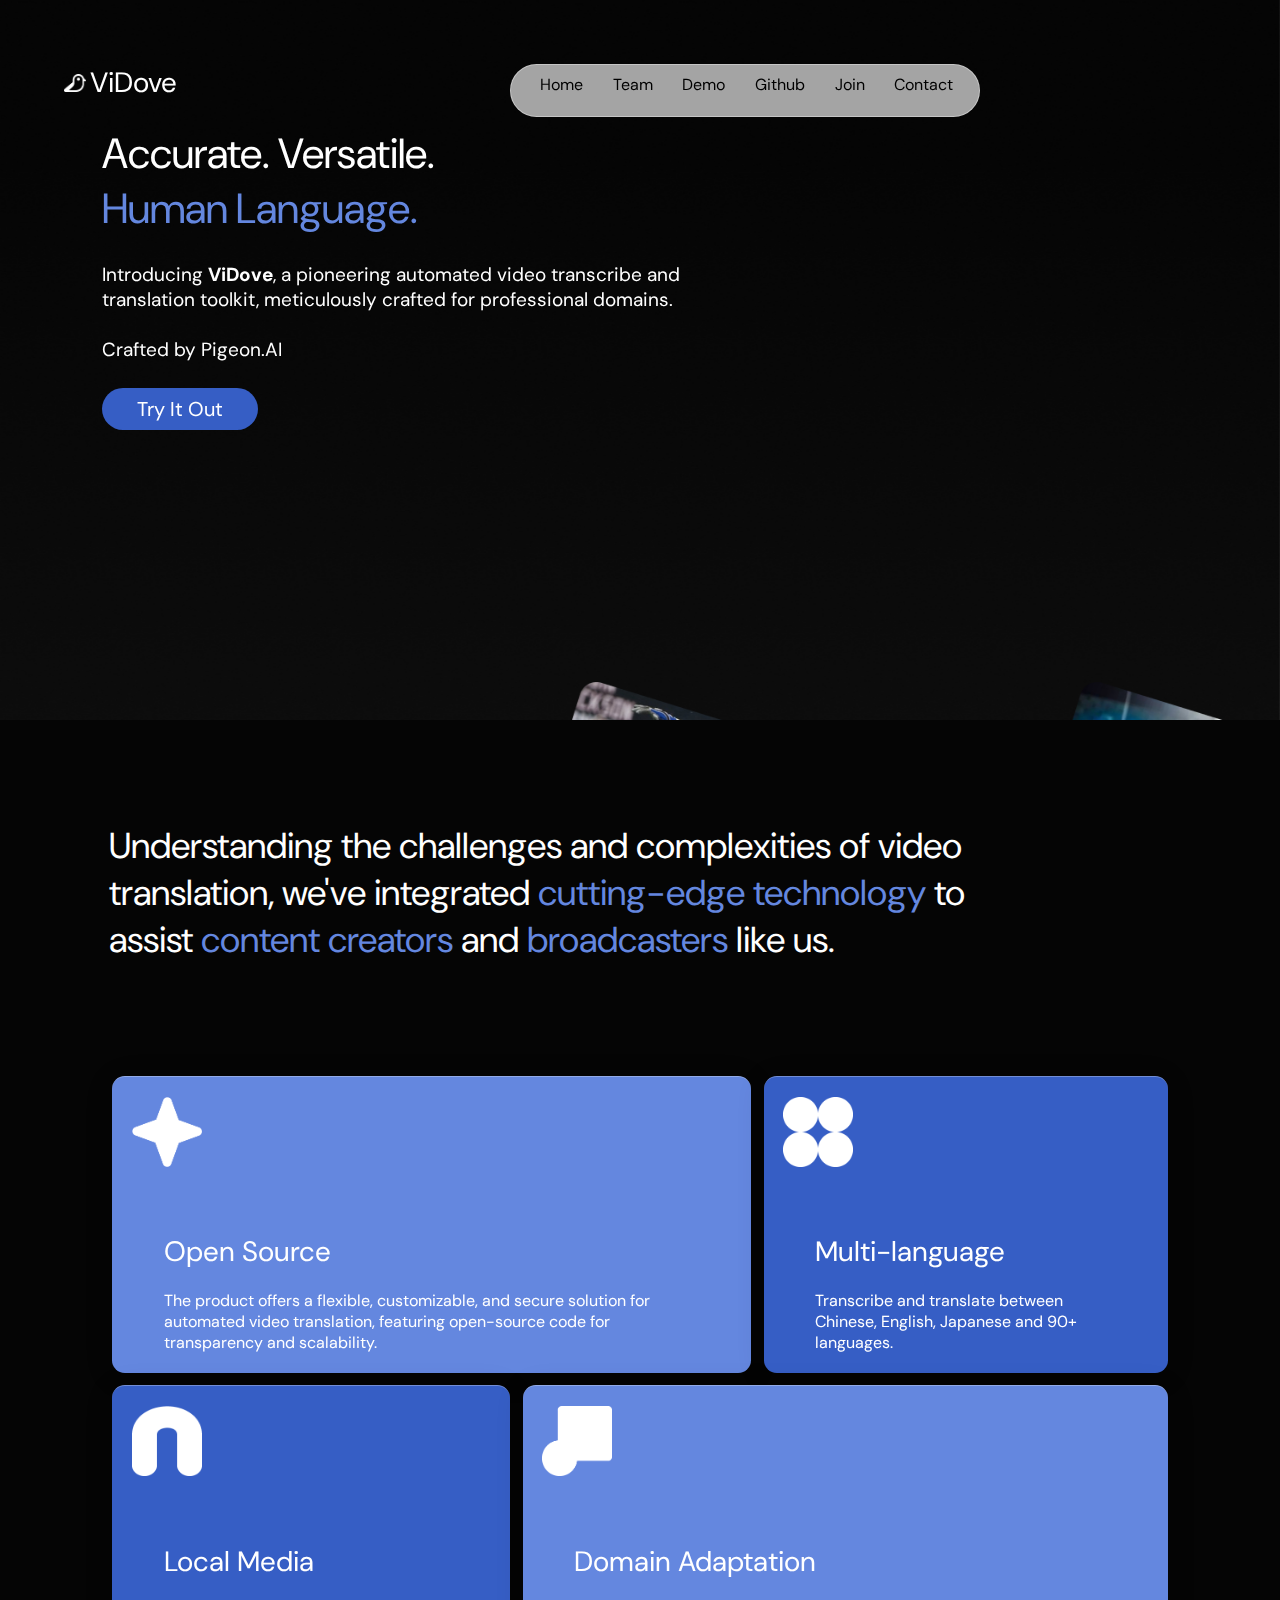
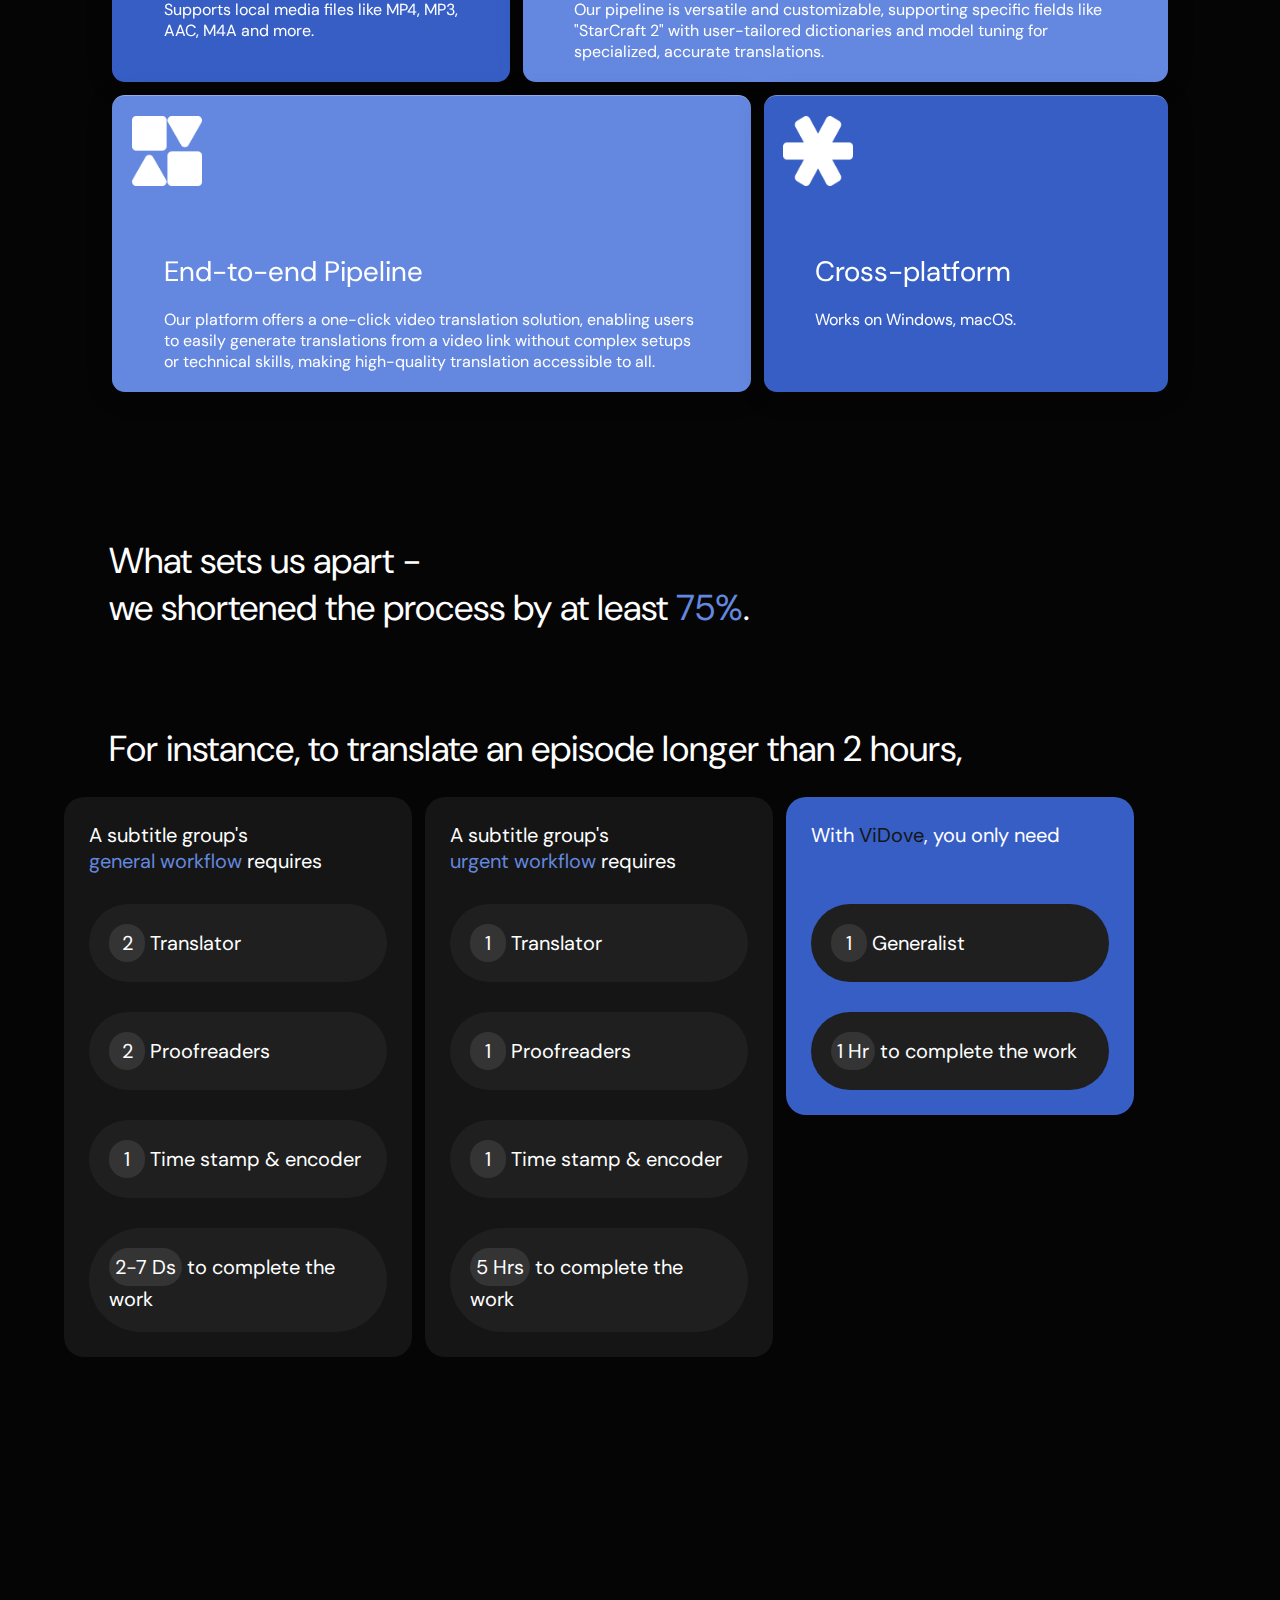
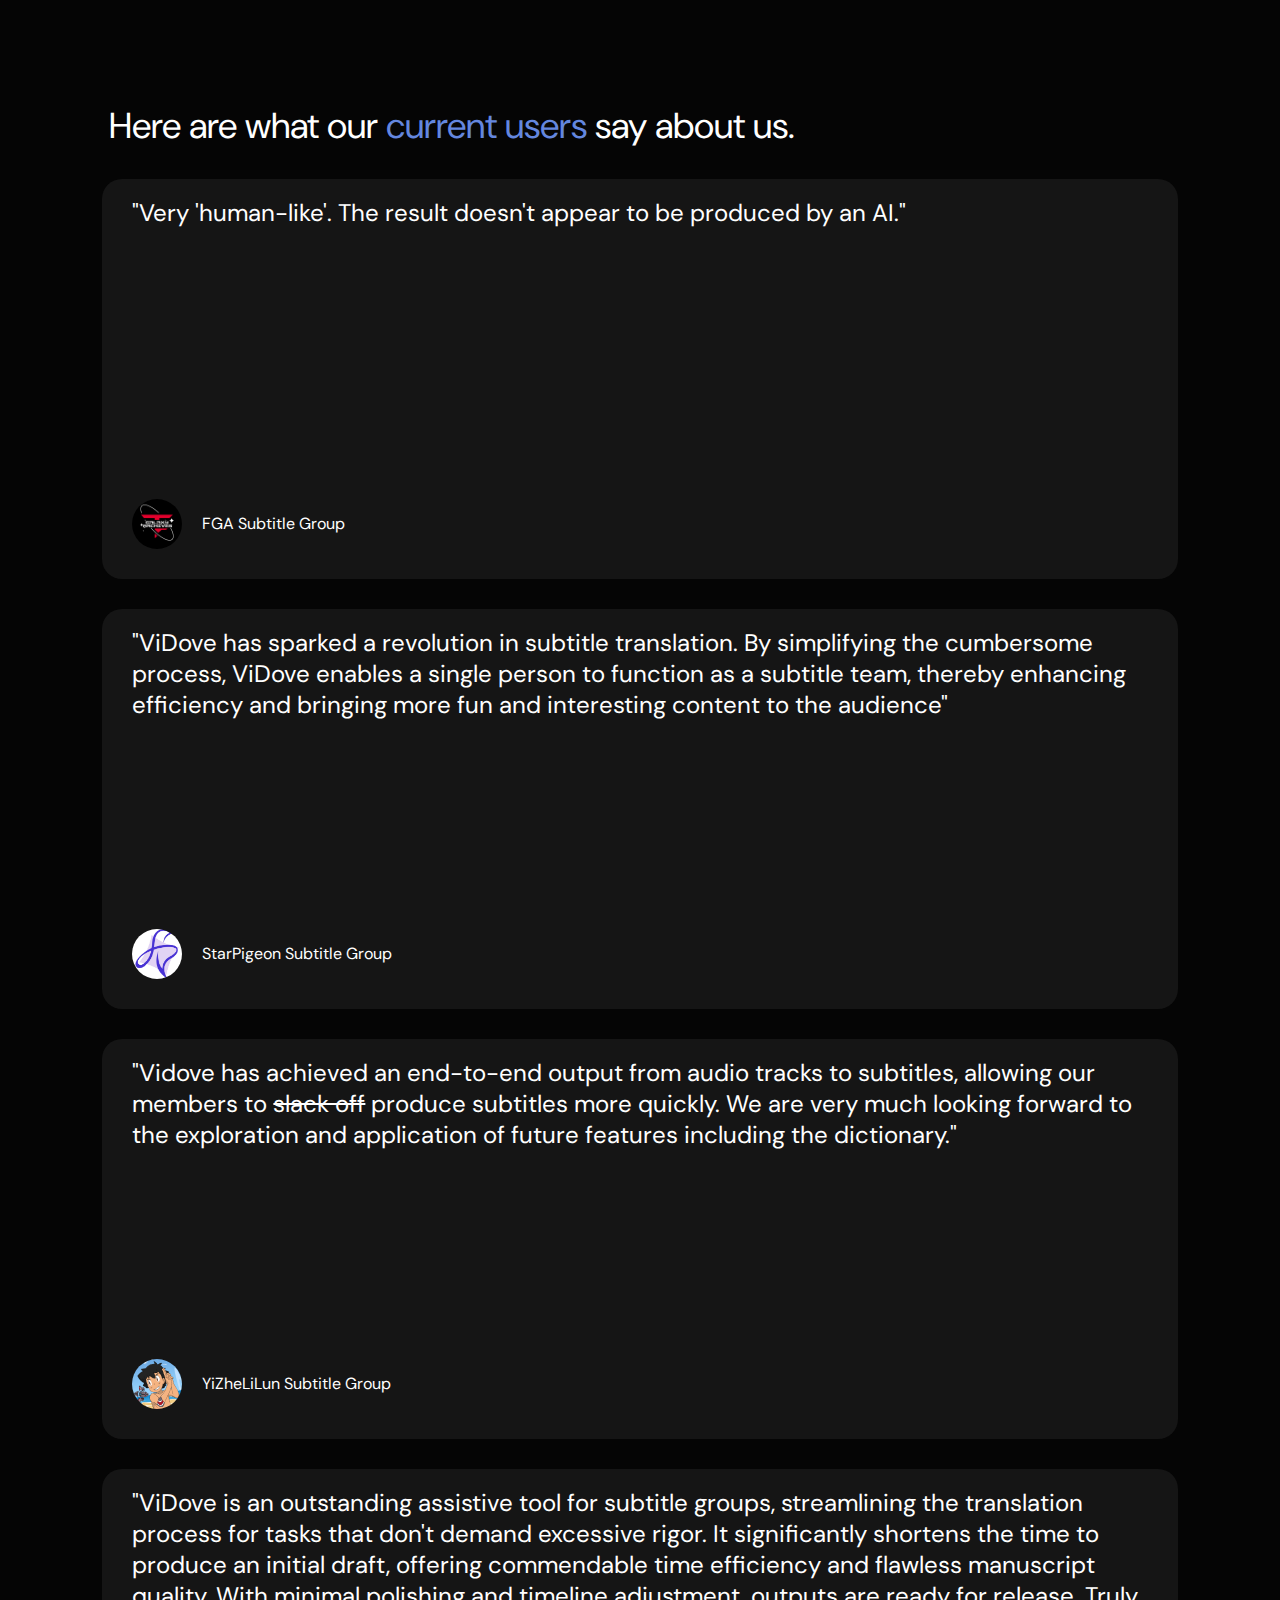
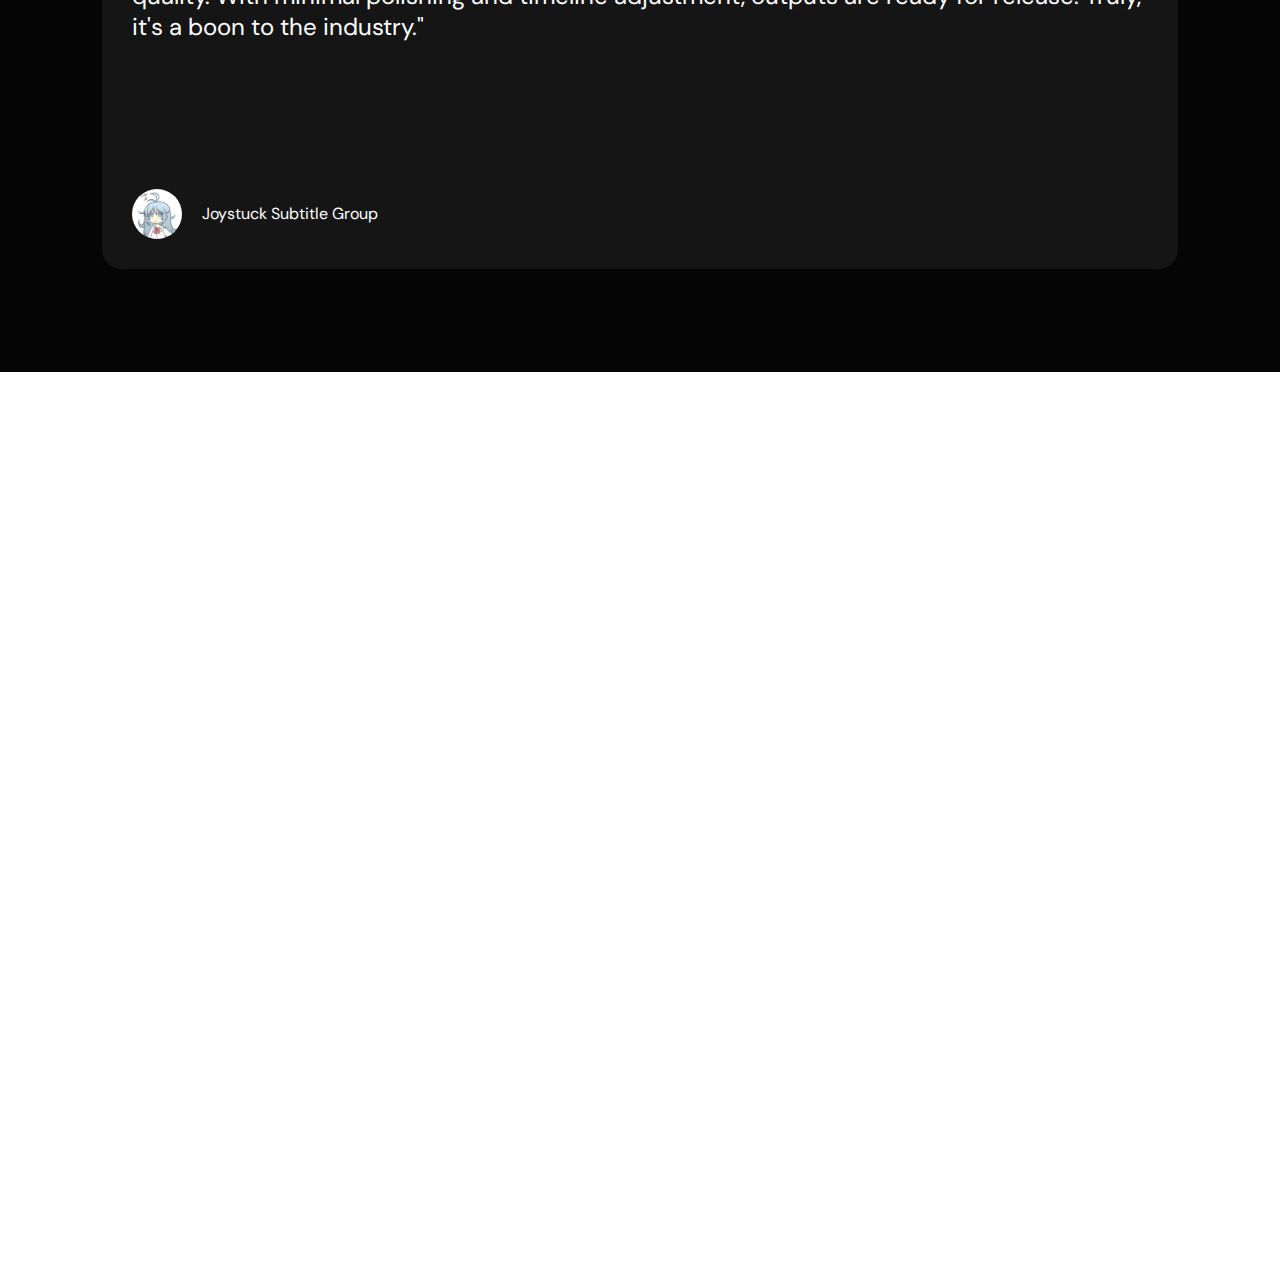
==== commit d7c11244: "Update index.html" ====
--- a/index.html
+++ b/index.html
@@ -44,7 +44,7 @@
               <a class="topnavoptions" href="index.html" style="text-decoration: none; color:black;">Home</a>
               <a class="topnavoptions" href="team.html" style="text-decoration: none; color:black;">Team</a>
               <!-- // need the actual demo link -->
-              <a class="topnavoptions" href="http://43.155.155.133:7860/" style="text-decoration: none; color:black;">Demo</a>
+              <a class="topnavoptions" href="http://43.153.174.128:7860/" style="text-decoration: none; color:black;">Demo</a>
               <!-- // need the actual email address -->
               <a class="topnavoptions" href="https://github.com/pigeonai-org/ViDove" style="text-decoration: none; color:black;">Github</a>
               <a class="topnavoptions" href="https://starstarpigeon.larksuite.com/share/base/form/shrusiQMWAOmmNlOMUmJrm3qc1e" style="text-decoration: none; color:black;">Join</a>
@@ -61,7 +61,7 @@
             <div id="hpherotagline">Accurate. Versatile.<br><a style="color:#6487DF">Human Language.</a></div>
             <div class="hpbodycopy">Introducing <b>ViDove</b>, a pioneering automated video transcribe and translation toolkit, meticulously crafted for professional domains.</div>
             <div class="hpbodycopy">Crafted by Pigeon.AI</div>
-            <div class="hpcta"><a href="http://43.155.155.133:7860/" style="text-decoration: none; color:white;">Try It Out</a></div>
+            <div class="hpcta"><a href="http://43.153.174.128:7860/" style="text-decoration: none; color:white;">Try It Out</a></div>
         </div>
 
         <div id="hpcontent">
